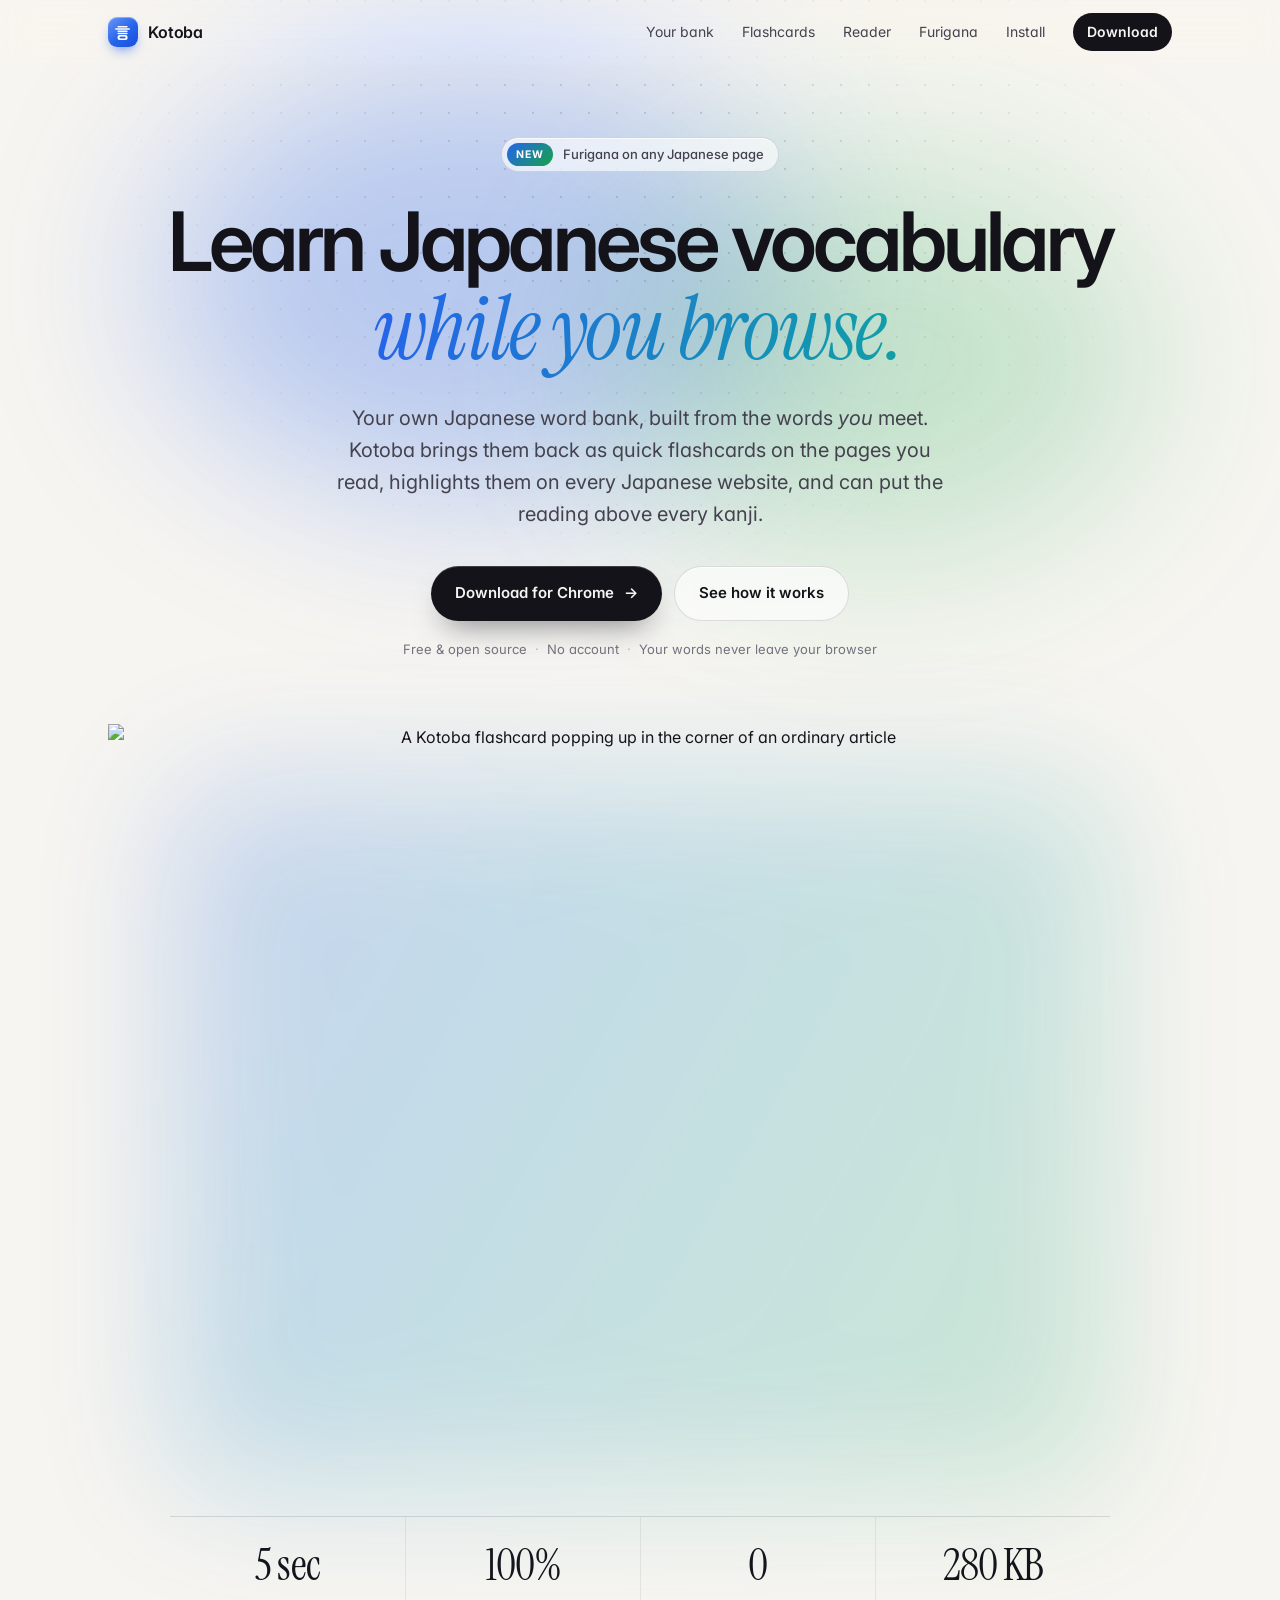
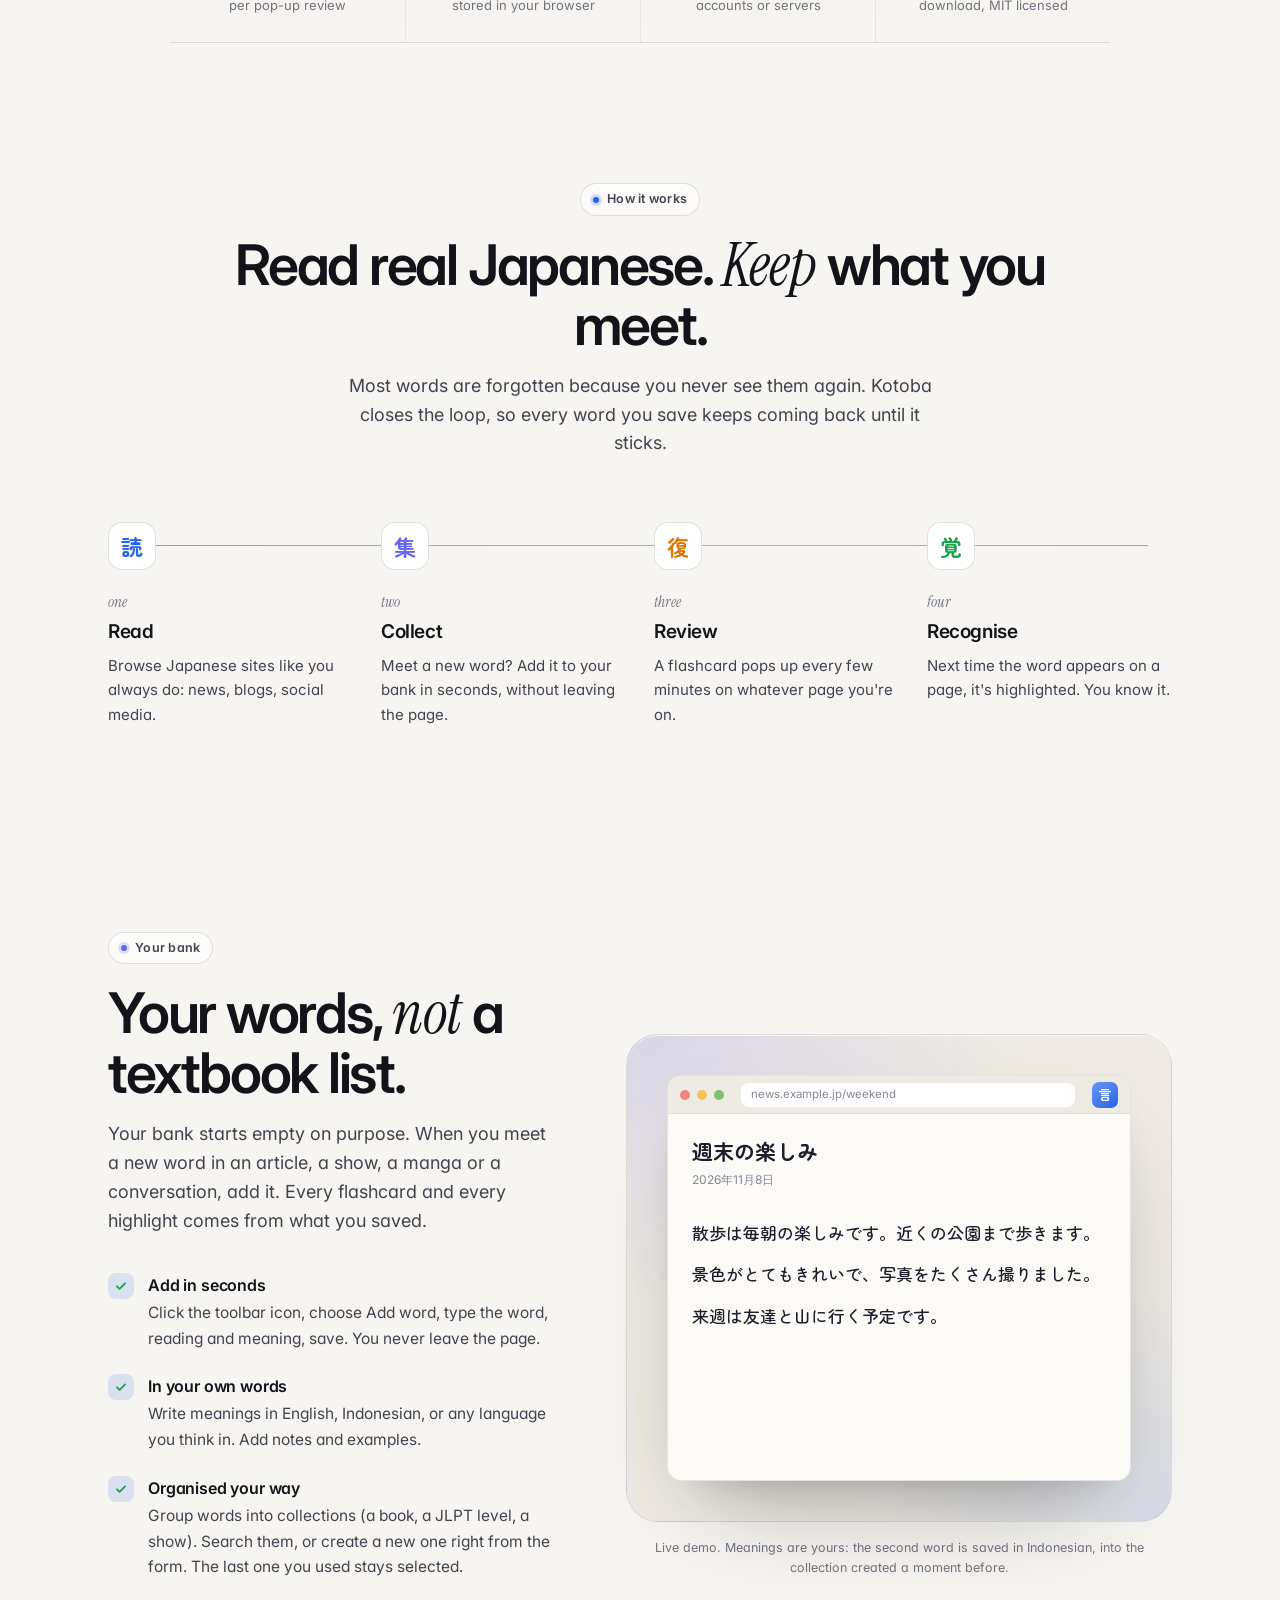
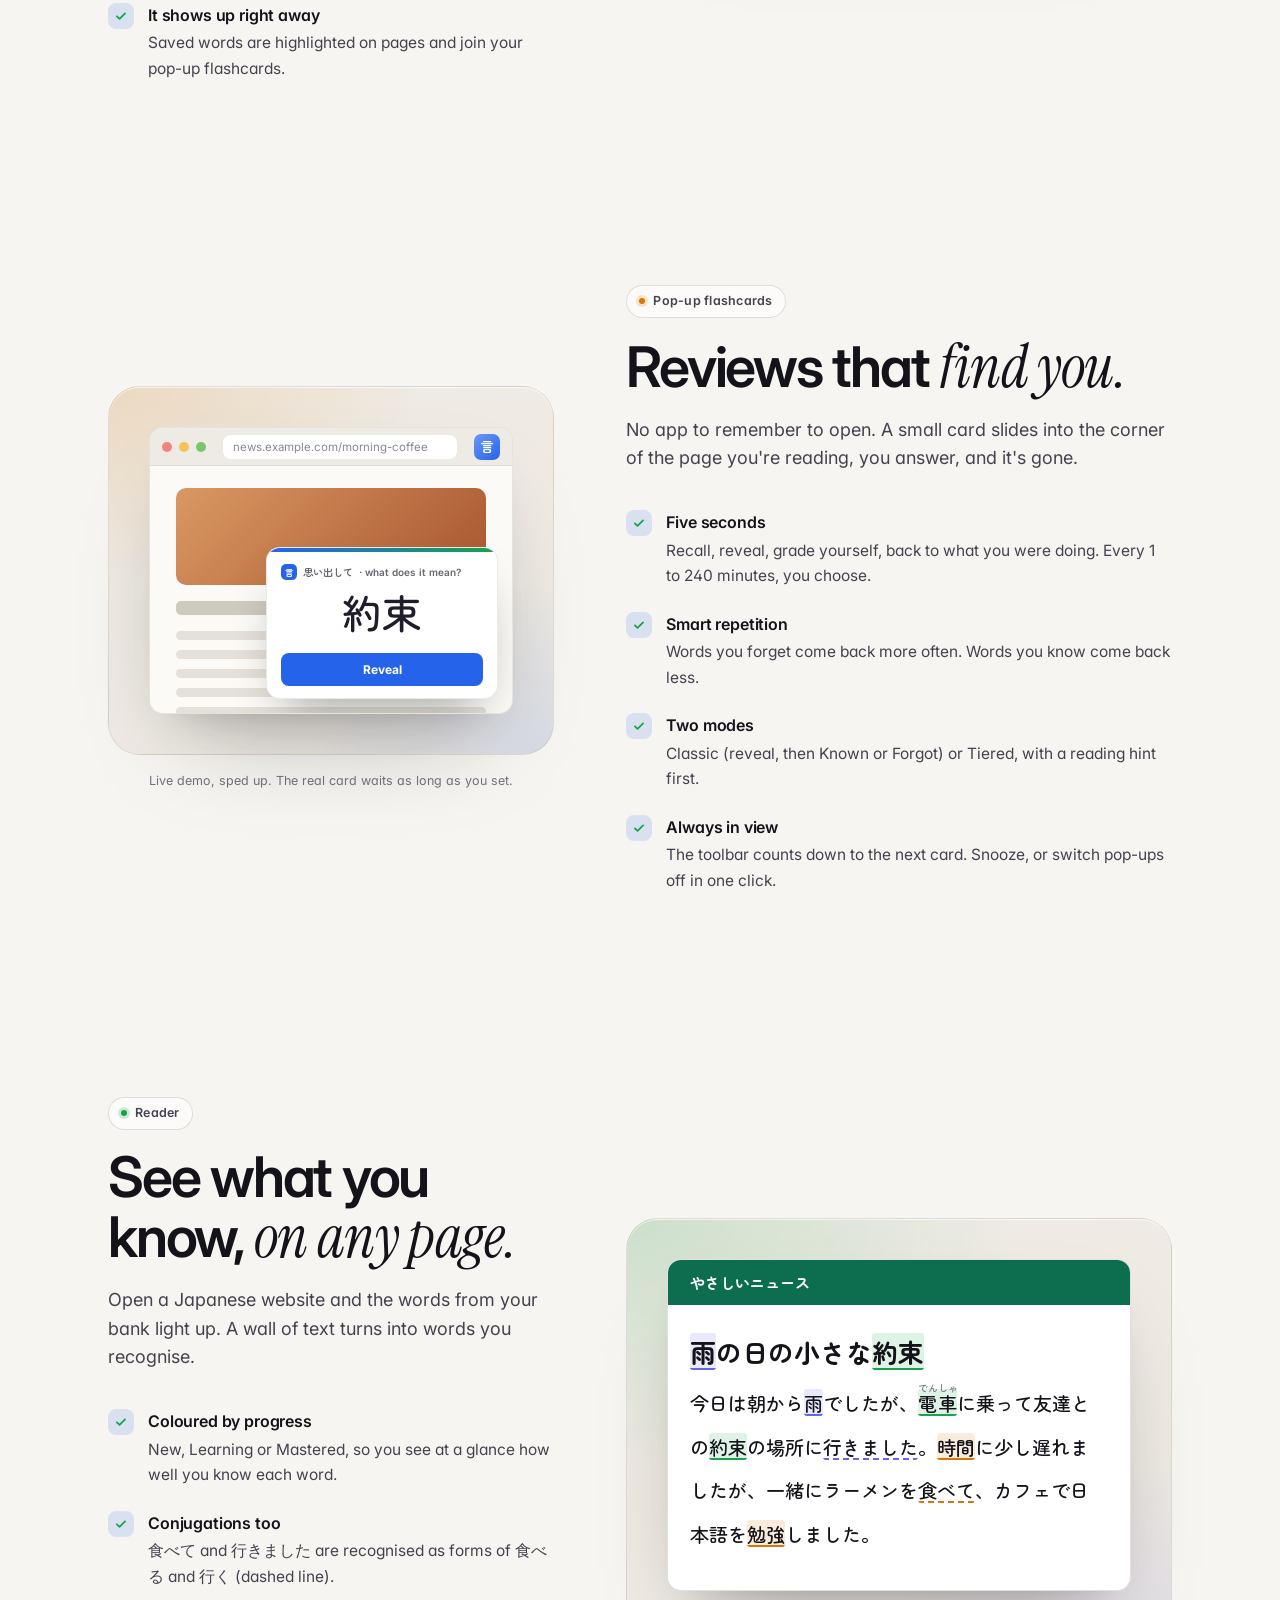
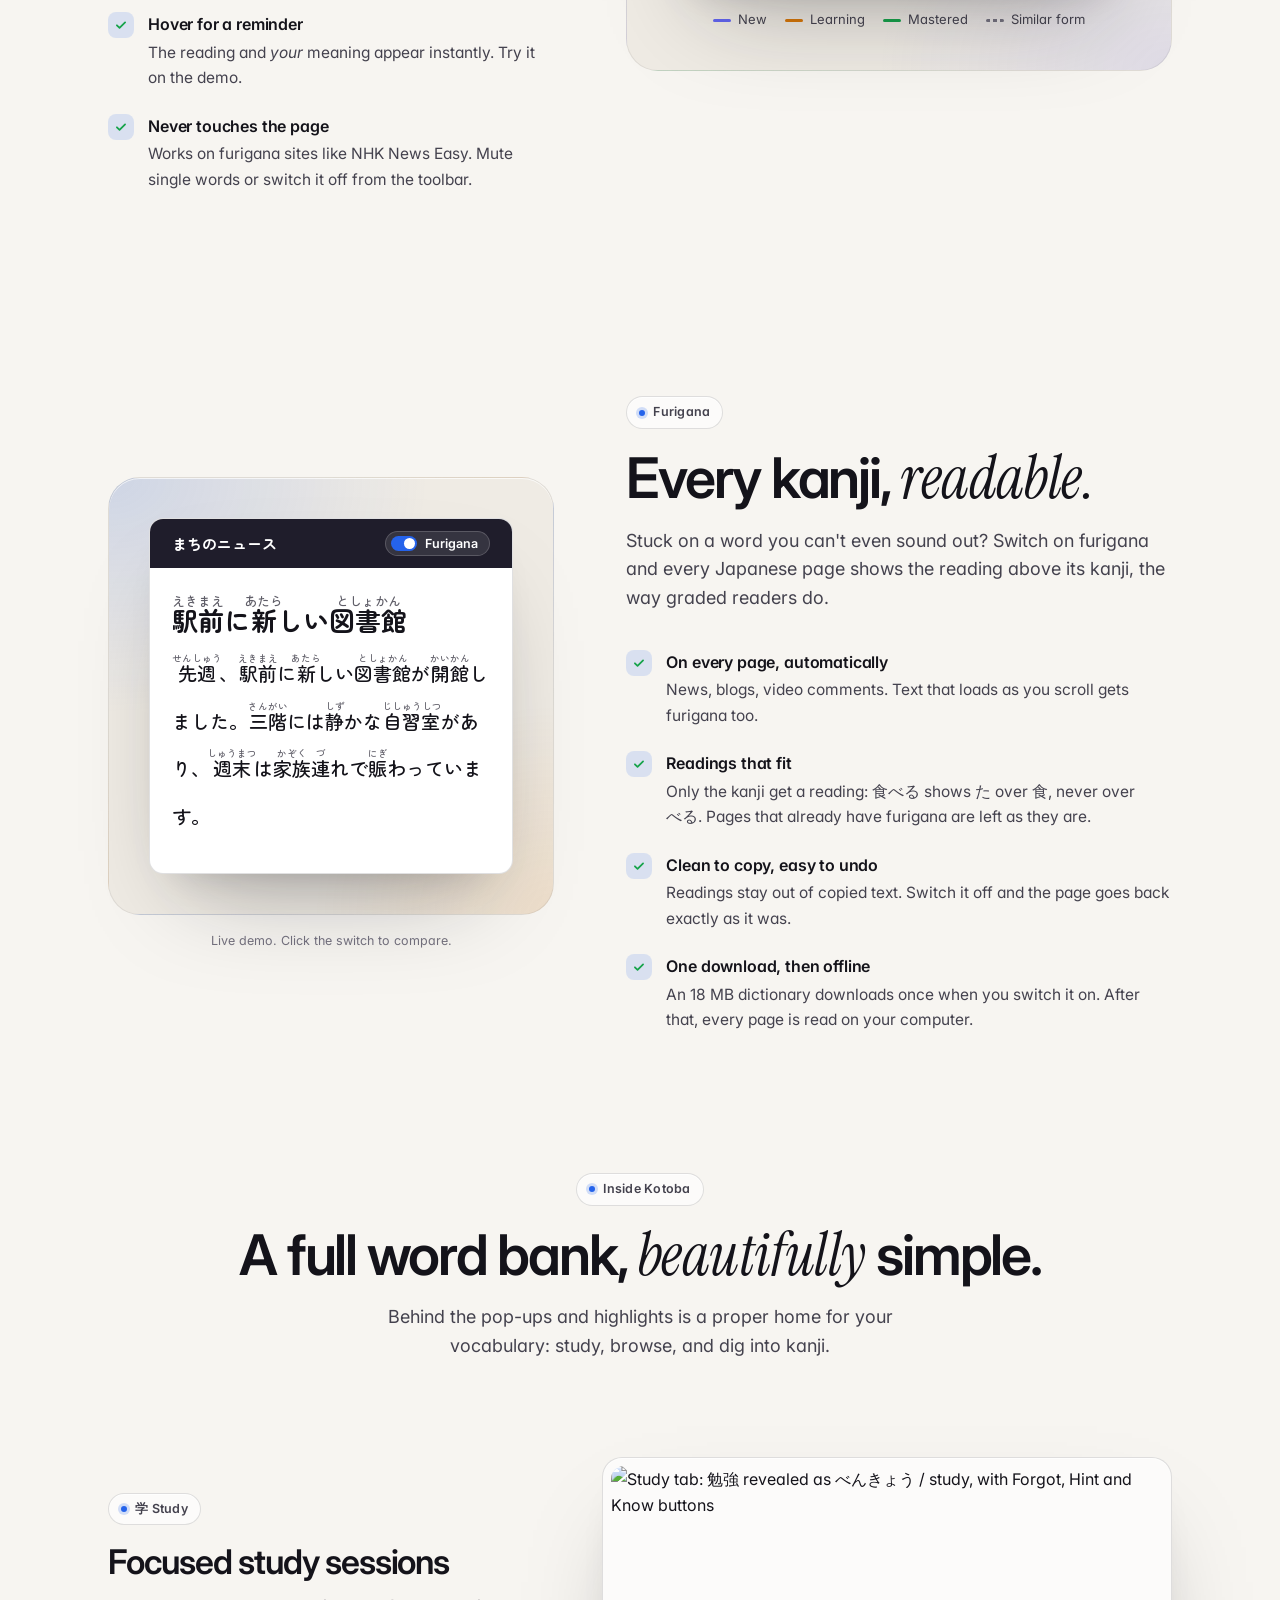
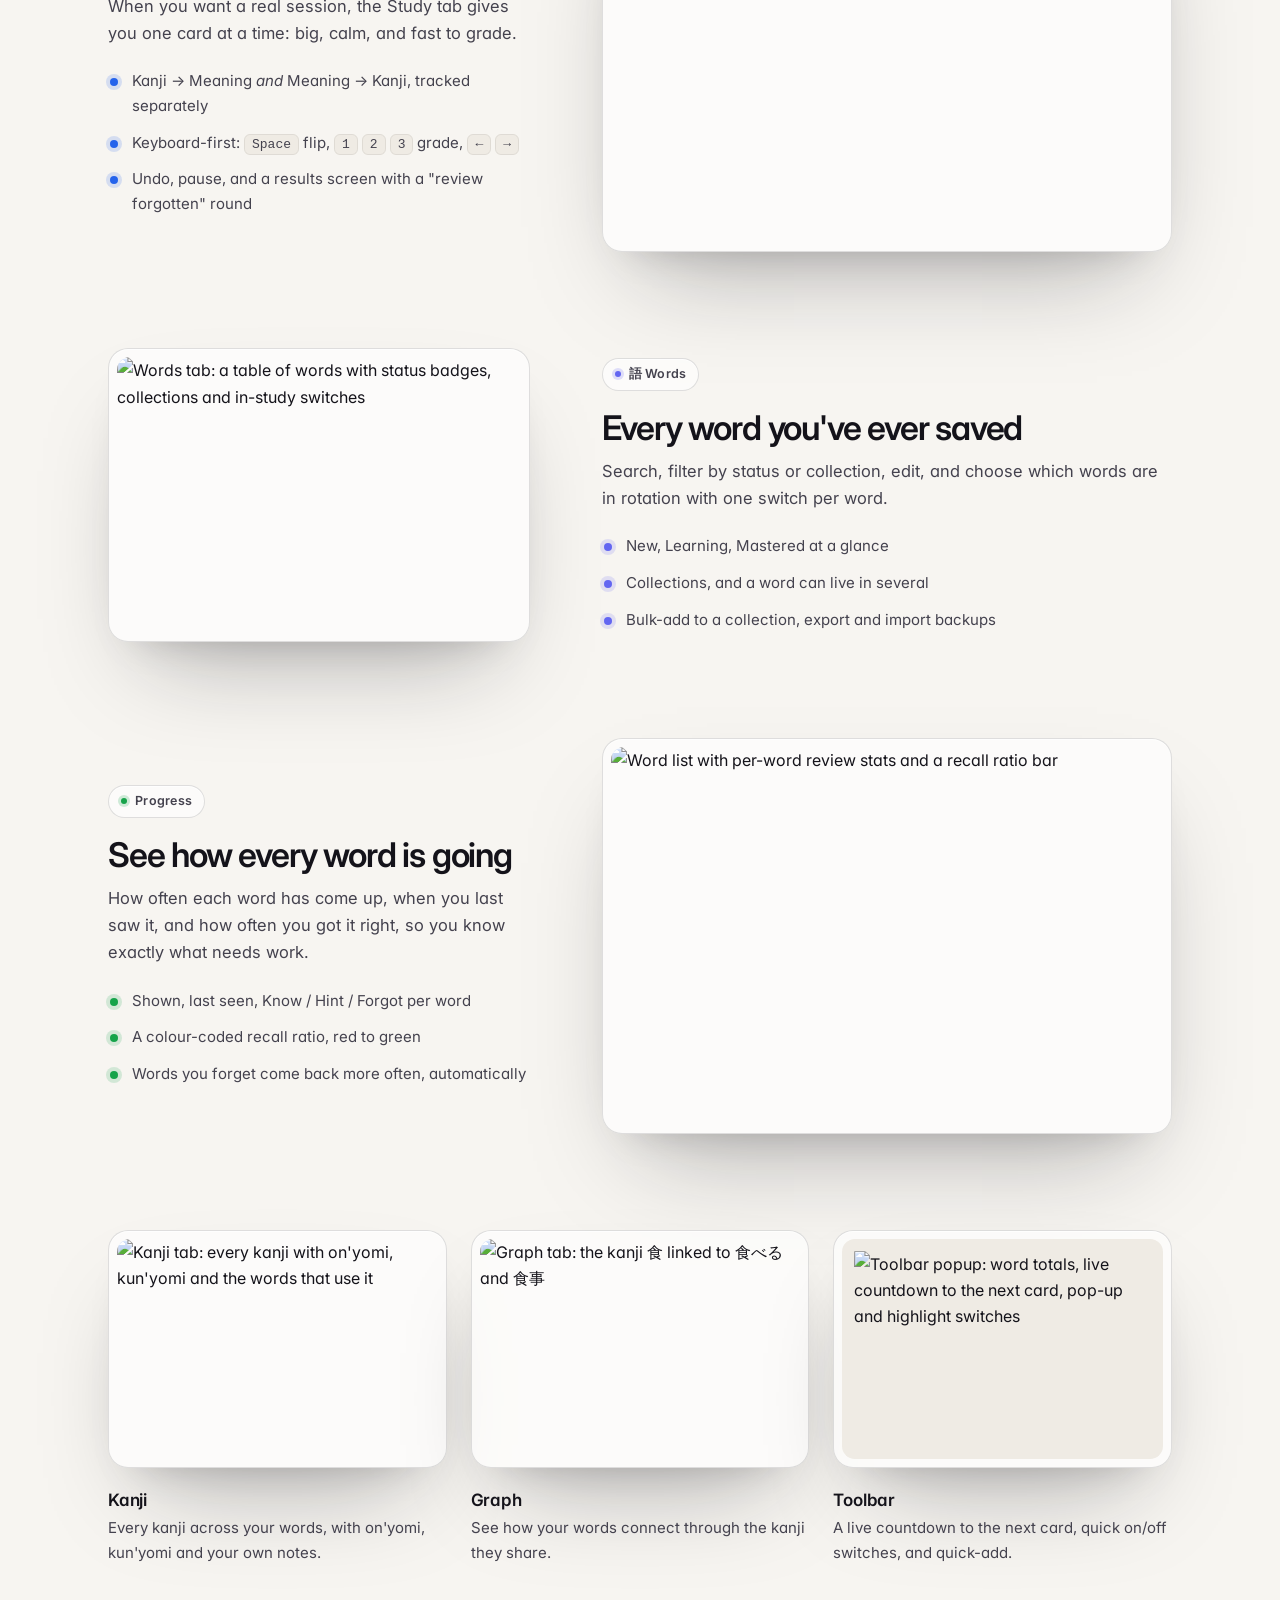
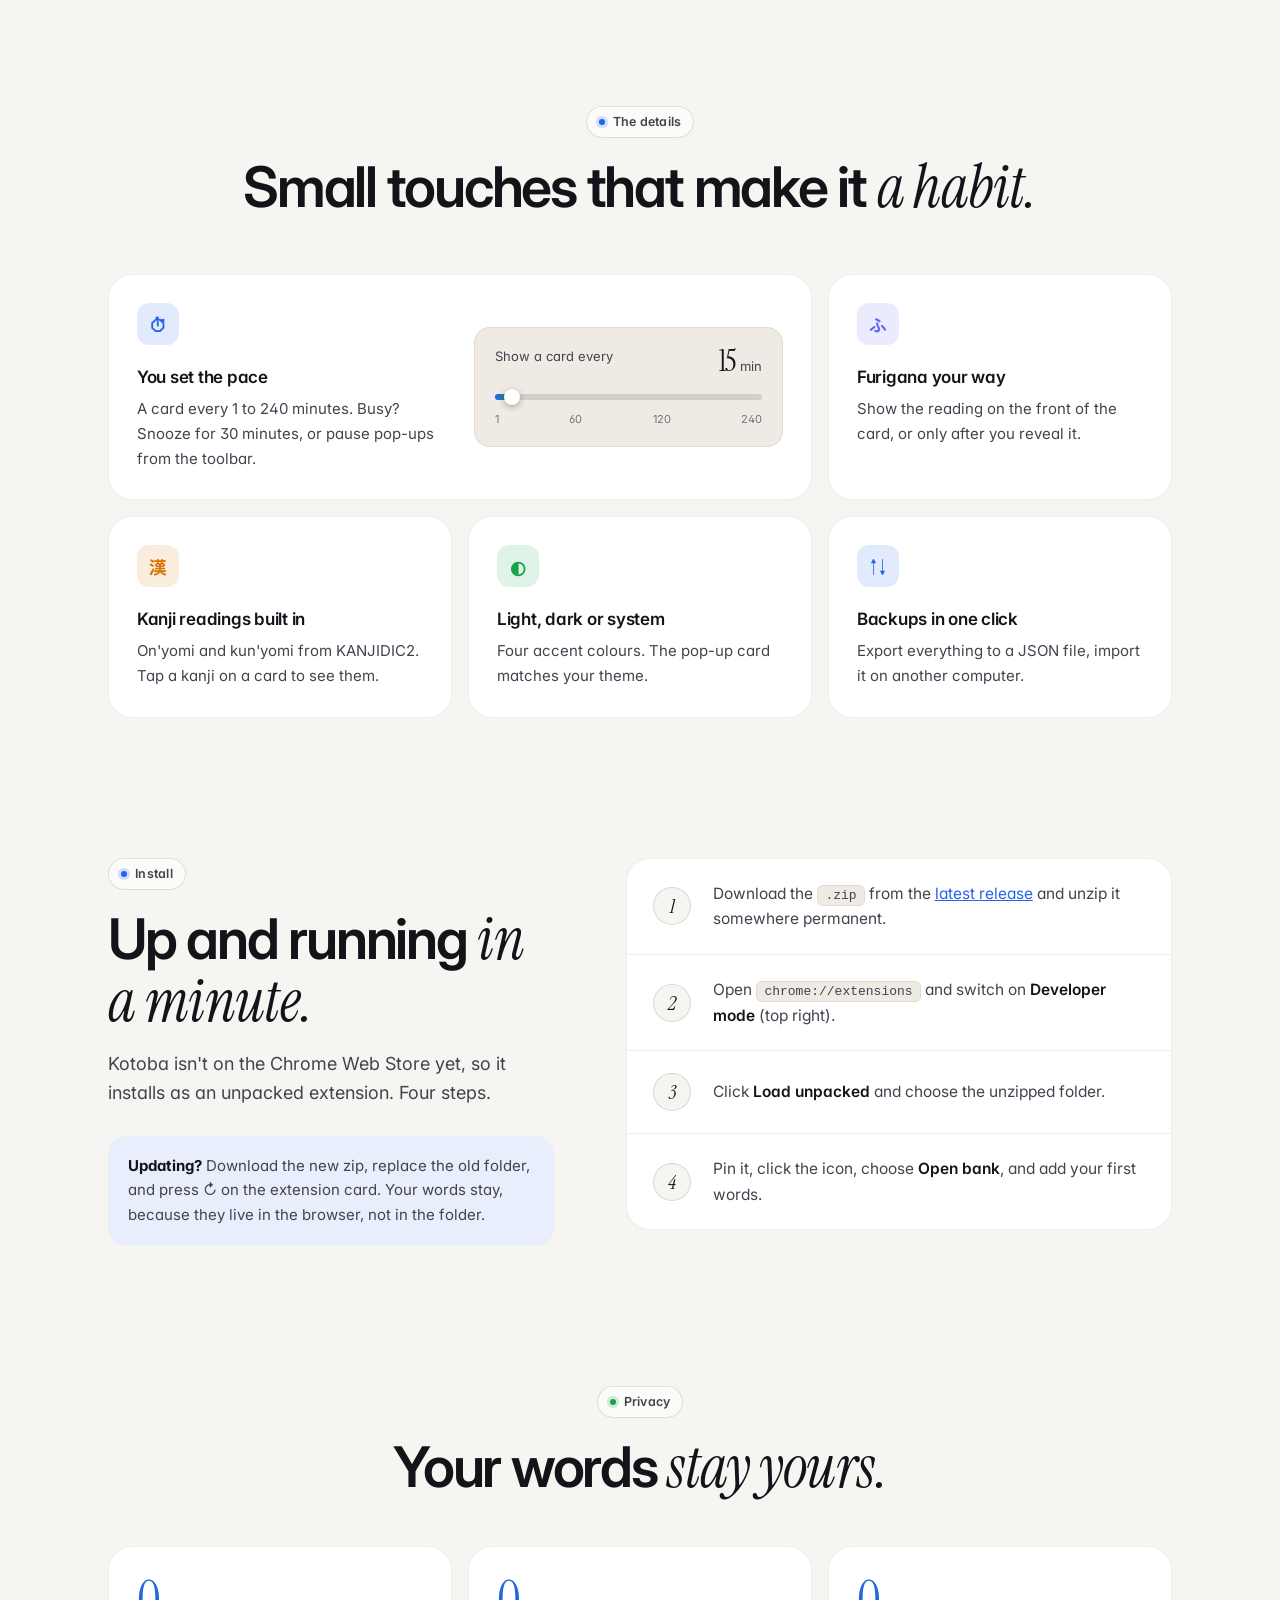
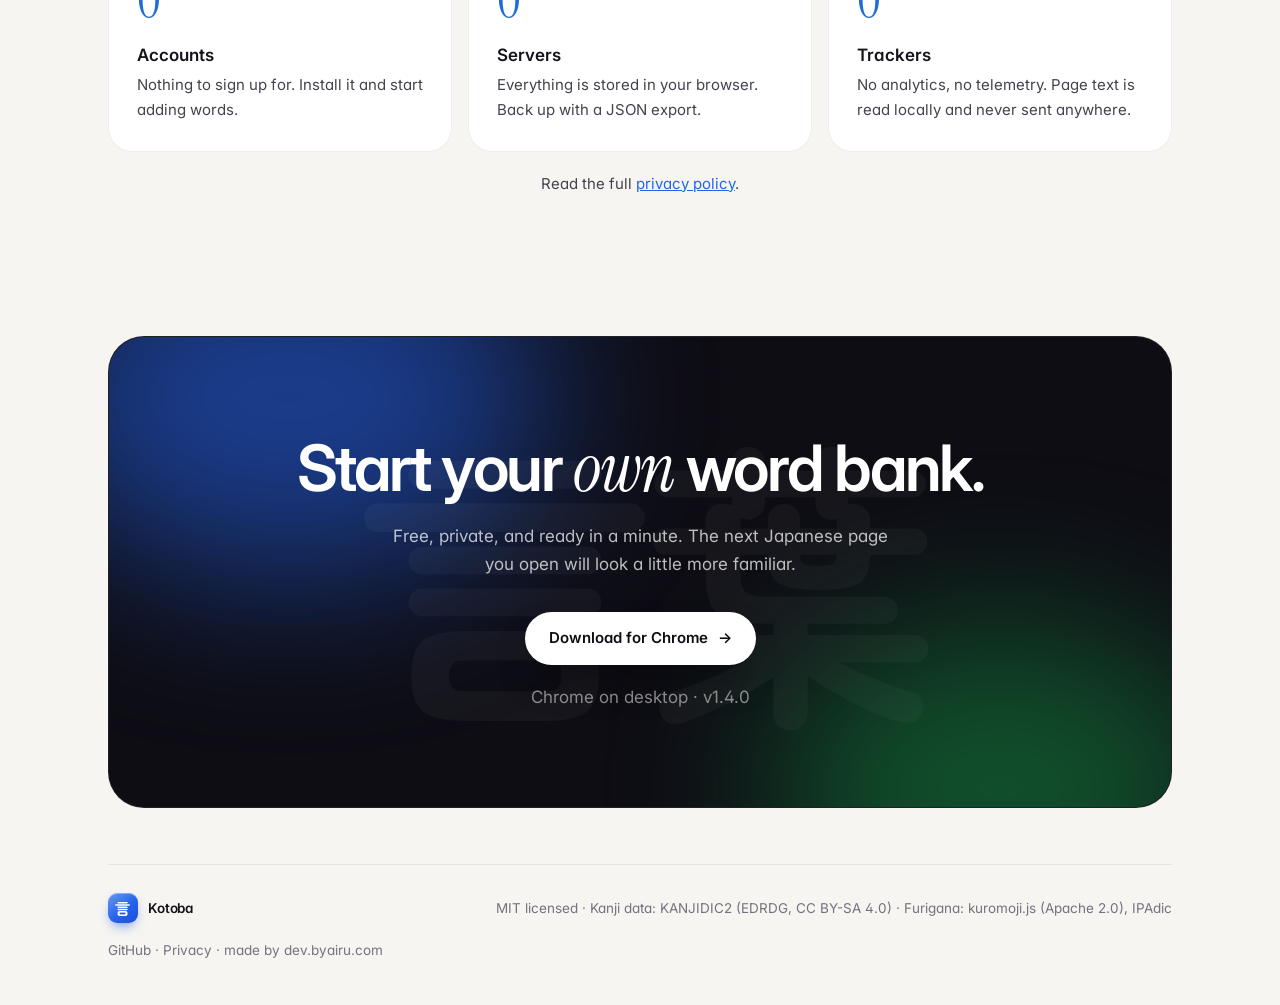
==== docs/index.html @ 6e122126 "Landing page: furigana section and live demo; privacy policy covers the dictionary; v1.4.0" ====
<!doctype html>
<html lang="en">
<head>
  <meta charset="utf-8" />
  <meta name="viewport" content="width=device-width, initial-scale=1" />
  <title>Kotoba: learn Japanese vocabulary while you browse</title>
  <meta name="description" content="A free Chrome extension for your own Japanese word bank: add the words you meet, review them with flashcards that pop up while you browse, and see them highlighted on any page." />
  <meta property="og:title" content="Kotoba" />
  <meta property="og:description" content="Learn Japanese vocabulary while you browse." />
  <meta property="og:image" content="screenshots/browsing.png" />
  <link rel="icon" href="icon.png" />
  <link rel="preconnect" href="https://fonts.googleapis.com" />
  <link rel="preconnect" href="https://fonts.gstatic.com" crossorigin />
  <link href="https://fonts.googleapis.com/css2?family=Inter:wght@400;500;600;700&family=Instrument+Serif:ital@0;1&family=Zen+Maru+Gothic:wght@500;700&display=swap" rel="stylesheet" />
  <script>document.documentElement.classList.add('js');</script>
  <style>
    :root {
      --bg: #f7f5f1; --bg-2: #efebe4; --surface: #ffffff; --glass: rgba(255,255,255,.62);
      --ink: #14131a; --ink-2: #44424e; --muted: #75727f; --line: rgba(20,19,26,.07); --line-2: rgba(20,19,26,.13);
      --shu: #2563eb; --shu-d: #1d4ed8; --shu-soft: #e8eefc;
      --know: #16a34a; --know-soft: #e3f4e9; --hint: #d97706; --hint-soft: #fbefd9; --new: #6366f1; --new-soft: #ebeafd;
      --font: "Inter", -apple-system, BlinkMacSystemFont, "Segoe UI", sans-serif;
      --serif: "Instrument Serif", "Iowan Old Style", Georgia, serif;
      --jp: "Zen Maru Gothic", "Hiragino Maru Gothic ProN", "Hiragino Kaku Gothic ProN", sans-serif;
      --shadow-lg: 0 50px 100px -40px rgba(20,19,26,.35), 0 20px 40px -30px rgba(20,19,26,.25);
      --shadow: 0 24px 50px -30px rgba(20,19,26,.4);
      --ring: inset 0 1px 0 rgba(255,255,255,.7);
      color-scheme: light;
    }
    @media (prefers-color-scheme: dark) {
      :root {
        --bg: #0b0a0f; --bg-2: #13121a; --surface: #16151d; --glass: rgba(28,27,36,.6);
        --ink: #f2f0f7; --ink-2: #c3c0cf; --muted: #8d8a9c; --line: rgba(255,255,255,.07); --line-2: rgba(255,255,255,.13);
        --shu: #6b97f7; --shu-d: #8aacf8; --shu-soft: rgba(107,151,247,.14);
        --know: #34d399; --know-soft: rgba(52,211,153,.13); --hint: #fbbf24; --hint-soft: rgba(251,191,36,.13); --new: #a5b4fc; --new-soft: rgba(129,140,248,.15);
        --shadow-lg: 0 50px 100px -40px rgba(0,0,0,.9); --shadow: 0 24px 50px -24px rgba(0,0,0,.8);
        --ring: inset 0 1px 0 rgba(255,255,255,.06);
        color-scheme: dark;
      }
    }
    * { box-sizing: border-box; margin: 0; }
    html { scroll-behavior: smooth; scroll-padding-top: 80px; }
    body { position: relative; background: var(--bg); color: var(--ink); font: 16px/1.65 var(--font); -webkit-font-smoothing: antialiased; overflow-x: hidden;
      font-feature-settings: "ss01", "cv11"; }
    a { color: inherit; }
    .wrap { max-width: 1120px; margin: 0 auto; padding: 0 28px; }
    .jp { font-family: var(--jp); }
    em.s, .serif { font-family: var(--serif); font-style: italic; font-weight: 400; letter-spacing: -0.01em; }

    /* ---------- nav ---------- */
    .nav { position: sticky; top: 0; z-index: 50; backdrop-filter: saturate(1.6) blur(16px); -webkit-backdrop-filter: saturate(1.6) blur(16px);
      background: transparent; border-bottom: 1px solid transparent; transition: border-color .3s, background .3s; }
    .nav.scrolled { border-bottom-color: var(--line); background: color-mix(in srgb, var(--bg) 75%, transparent); }
    .nav .wrap { display: flex; align-items: center; gap: 12px; height: 64px; }
    .seal { width: 30px; height: 30px; border-radius: 9px; display: grid; place-items: center; color: #fff; flex: none;
      font: 700 16px/1 var(--jp); background: linear-gradient(140deg, #6b98f5, #2563eb 55%, #1d4ed8); box-shadow: 0 6px 14px -6px #2563eb, inset 0 1px 0 rgba(255,255,255,.35); }
    .brand { font-weight: 600; letter-spacing: -0.01em; text-decoration: none; display: flex; align-items: center; gap: 10px; }
    .nav .links { margin-left: auto; display: flex; gap: 28px; font-size: 14px; align-items: center; }
    .nav .links a { color: var(--ink-2); text-decoration: none; transition: color .2s; }
    .nav .links a:hover { color: var(--ink); }
    .nav .links .pill { color: var(--bg); background: var(--ink); padding: 7px 14px; border-radius: 999px; font-weight: 600; }
    .nav .links .pill:hover { color: var(--bg); opacity: .88; }

    /* ---------- hero ---------- */
    .hero { position: relative; text-align: center; padding: 72px 0 0; isolation: isolate; }
    .aurora { position: absolute; inset: 0 0 auto; height: 1000px; z-index: -1; pointer-events: none; overflow: hidden; }
    .aurora::before, .aurora::after { content: ""; position: absolute; border-radius: 50%; filter: blur(90px); opacity: .55; }
    .aurora::before { width: 640px; height: 440px; left: 12%; top: 60px; background: color-mix(in srgb, var(--shu) 55%, transparent); animation: drift 18s ease-in-out infinite alternate; }
    .aurora::after { width: 540px; height: 400px; right: 10%; top: 160px; background: color-mix(in srgb, var(--know) 40%, transparent); animation: drift 22s ease-in-out infinite alternate-reverse; }
    @media (prefers-color-scheme: dark) { .aurora::before, .aurora::after { opacity: .3; } }
    @keyframes drift { to { transform: translate(60px, 40px) scale(1.1); } }
    .grid-bg { position: absolute; inset: 0 0 auto; height: 820px; z-index: -1; pointer-events: none;
      background-image: radial-gradient(circle at 1px 1px, var(--line-2) 1px, transparent 0); background-size: 28px 28px;
      -webkit-mask-image: radial-gradient(ellipse 60% 70% at 50% 20%, #000 20%, transparent 75%); mask-image: radial-gradient(ellipse 60% 70% at 50% 20%, #000 20%, transparent 75%); }

    .eyebrow { display: inline-flex; align-items: center; gap: 10px; font-size: 13px; font-weight: 500; color: var(--ink-2); text-decoration: none;
      background: var(--glass); backdrop-filter: blur(10px); border: 1px solid var(--line-2); padding: 5px 14px 5px 5px; border-radius: 999px; margin-bottom: 28px;
      box-shadow: var(--ring); transition: border-color .2s, transform .2s; }
    .eyebrow:hover { border-color: var(--shu); transform: translateY(-1px); }
    .eyebrow b { background: linear-gradient(135deg, #2563eb, #16a34a); color: #fff; font-size: 10.5px; letter-spacing: .08em; padding: 3px 9px; border-radius: 999px; font-weight: 700; }
    h1 { font-size: clamp(42px, 6.6vw, 82px); line-height: 1.02; letter-spacing: -0.045em; font-weight: 600; margin: 0 auto; }
    h1 em.s { font-size: 1.08em; letter-spacing: -0.02em; background: linear-gradient(100deg, var(--shu), #0ea5a0 50%, var(--know), var(--shu)); background-size: 220% 100%;
      -webkit-background-clip: text; background-clip: text; color: transparent; animation: sheen 9s ease-in-out infinite; padding-right: .06em; }
    @keyframes sheen { 50% { background-position: 100% 0; } }
    .lead { font-size: clamp(17px, 1.6vw, 20px); color: var(--ink-2); max-width: 620px; margin: 28px auto 0; line-height: 1.6; }
    .cta { display: flex; gap: 12px; justify-content: center; flex-wrap: wrap; margin-top: 36px; }
    .btn { display: inline-flex; align-items: center; gap: 10px; padding: 14px 24px; border-radius: 999px; font-weight: 600;
      text-decoration: none; font-size: 15px; transition: transform .2s, box-shadow .25s, background .2s, opacity .2s; }
    .btn:hover { transform: translateY(-2px); }
    .btn:active { transform: translateY(0); }
    .btn.primary { background: var(--ink); color: var(--bg); box-shadow: 0 16px 30px -14px rgba(20,19,26,.55), inset 0 1px 0 rgba(255,255,255,.18); }
    .btn.primary:hover { box-shadow: 0 22px 40px -16px rgba(20,19,26,.6), 0 0 0 4px color-mix(in srgb, var(--shu) 22%, transparent); }
    .btn.ghost { background: var(--glass); backdrop-filter: blur(10px); color: var(--ink); border: 1px solid var(--line-2); box-shadow: var(--ring); }
    .btn .arr { transition: transform .2s; }
    .btn:hover .arr { transform: translateX(3px); }
    .note { font-size: 13px; color: var(--muted); margin-top: 18px; }
    .note span { margin: 0 8px; opacity: .5; }

    .frame { margin: 64px auto 0; max-width: 1080px; position: relative; }
    .frame::before { content: ""; position: absolute; inset: 8% 6% -4%; background: linear-gradient(120deg, color-mix(in srgb, var(--shu) 50%, transparent), color-mix(in srgb, var(--know) 40%, transparent));
      filter: blur(70px); opacity: .45; z-index: -1; border-radius: 40px; }
    .frame img { display: block; width: 100%; height: auto; }
    html.js .hero .frame { animation: rise 1.1s .2s cubic-bezier(.2,.7,.2,1) both; }
    @keyframes rise { from { opacity: 0; transform: translateY(48px) scale(.97); } }

    .facts { display: grid; grid-template-columns: repeat(4, 1fr); margin: 56px auto 0; max-width: 940px; border-top: 1px solid var(--line-2); border-bottom: 1px solid var(--line-2); }
    .facts div { padding: 26px 16px; text-align: center; }
    .facts div + div { border-left: 1px solid var(--line); }
    .facts b { display: block; font: 400 44px/1 var(--serif); letter-spacing: -0.02em; }
    .facts span { font-size: 13px; color: var(--muted); display: block; margin-top: 8px; }

    /* ---------- section heads ---------- */
    section { padding: 140px 0 0; }
    .head { max-width: 720px; }
    .head.center { margin: 0 auto; text-align: center; max-width: 880px; }
    .kicker { display: inline-flex; align-items: center; gap: 8px; font-size: 12.5px; font-weight: 600; color: var(--ink-2); letter-spacing: .02em;
      padding: 5px 12px; border-radius: 999px; background: var(--glass); border: 1px solid var(--line-2); box-shadow: var(--ring); }
    .kicker::before { content: ""; width: 6px; height: 6px; border-radius: 50%; background: var(--k, var(--shu)); box-shadow: 0 0 0 3px color-mix(in srgb, var(--k, var(--shu)) 20%, transparent); }
    h2 { font-size: clamp(34px, 4.8vw, 56px); letter-spacing: -0.04em; line-height: 1.04; margin-top: 18px; font-weight: 600; }
    h2 em.s { font-size: 1.06em; }
    .sub { color: var(--ink-2); margin-top: 18px; font-size: 18px; line-height: 1.6; }
    .head.center .sub { margin-left: auto; margin-right: auto; max-width: 600px; }

    /* reveal on scroll */
    html.js .reveal { opacity: 0; transform: translateY(28px); filter: blur(4px); transition: opacity .9s ease, transform .9s cubic-bezier(.2,.7,.2,1), filter .9s ease; transition-delay: var(--d, 0s); }
    html.js .reveal.in { opacity: 1; transform: none; filter: none; }

    /* ---------- how it works ---------- */
    .flow { display: grid; grid-template-columns: repeat(4, 1fr); gap: 28px; margin-top: 64px; position: relative; }
    .flow::before { content: ""; position: absolute; left: 24px; right: 24px; top: 23px; height: 1px; background: linear-gradient(90deg, var(--shu), var(--new), var(--hint), var(--know));
      transform-origin: left; transform: scaleX(0); transition: transform 1.6s cubic-bezier(.6,0,.2,1) .2s; opacity: .6; }
    .flow.in::before { transform: none; }
    html:not(.js) .flow::before { transform: none; }
    .flow-step .k { width: 48px; height: 48px; border-radius: 14px; display: grid; place-items: center; font: 700 22px/1 var(--jp); position: relative;
      background: var(--surface); color: var(--c); border: 1px solid var(--line-2); box-shadow: var(--shadow), var(--ring); }
    .flow-step .n { font: 400 15px var(--serif); font-style: italic; color: var(--muted); margin: 22px 0 4px; display: block; }
    .flow-step h3 { font-size: 19px; letter-spacing: -0.02em; font-weight: 600; }
    .flow-step p { color: var(--ink-2); font-size: 15px; margin-top: 6px; }

    /* ---------- feature rows ---------- */
    .feature { display: grid; grid-template-columns: 0.9fr 1.1fr; gap: 72px; align-items: center; margin-top: 64px; }
    .feature.flip > :first-child { order: 2; }
    .points { list-style: none; padding: 0; display: grid; gap: 22px; }
    .points li { display: grid; grid-template-columns: 26px 1fr; gap: 14px; color: var(--ink-2); font-size: 15.5px; }
    .points li::before { content: ""; width: 26px; height: 26px; border-radius: 8px; margin-top: 1px;
      background: color-mix(in srgb, var(--pc, var(--shu)) 14%, transparent) url("data:image/svg+xml,%3Csvg xmlns='http://www.w3.org/2000/svg' viewBox='0 0 24 24' fill='none' stroke='%2316a34a' stroke-width='3' stroke-linecap='round' stroke-linejoin='round'%3E%3Cpath d='M5 12.5l4.5 4.5L19 7.5'/%3E%3C/svg%3E") center / 14px no-repeat; }
    .points b { display: block; color: var(--ink); font-weight: 600; font-size: 16px; letter-spacing: -0.01em; margin-bottom: 2px; }

    .stage { position: relative; border-radius: 32px; padding: clamp(18px, 3.4vw, 40px); border: 1px solid var(--line);
      background: radial-gradient(120% 90% at 0% 0%, color-mix(in srgb, var(--sc, var(--shu)) 16%, transparent), transparent 60%),
                  radial-gradient(90% 80% at 100% 100%, color-mix(in srgb, var(--sc2, var(--know)) 12%, transparent), transparent 60%), var(--bg-2);
      box-shadow: var(--ring); }
    .demo-note { font-size: 12.5px; color: var(--muted); text-align: center; margin-top: 16px; }

    /* ---------- mock browser (shared) ---------- */
    .browser { position: relative; border-radius: 14px; overflow: hidden; background: #fbfaf7; border: 1px solid rgba(20,19,26,.1); box-shadow: var(--shadow-lg);
      color: #1f1d2b; font: 14px/1.6 var(--font); }
    .browser.fixed { aspect-ratio: 4 / 3.15; }
    .browser.tall { aspect-ratio: 4 / 3.5; }
    .b-bar { height: 38px; display: flex; align-items: center; gap: 7px; padding: 0 12px; background: #eeebe5; border-bottom: 1px solid rgba(0,0,0,.06); }
    .b-bar i { width: 10px; height: 10px; border-radius: 50%; background: #d8d4cc; }
    .b-bar i:nth-child(1) { background: #f0857d; } .b-bar i:nth-child(2) { background: #f4c25b; } .b-bar i:nth-child(3) { background: #79c46d; }
    .b-url { flex: 1; margin: 0 10px; height: 24px; border-radius: 8px; background: #fff; font-size: 11.5px; color: #8a8795; display: flex; align-items: center; padding: 0 10px; overflow: hidden; white-space: nowrap; }
    .b-ext { width: 26px; height: 26px; border-radius: 7px; display: grid; place-items: center; color: #fff; font: 700 13px/1 var(--jp);
      background: linear-gradient(140deg, #6b98f5, #2563eb); position: relative; transition: box-shadow .2s, transform .15s; flex: none; }
    .b-ext.ping { box-shadow: 0 0 0 4px rgba(37,99,235,.25); }
    .b-ext.tap { transform: scale(.9); }
    .b-page { padding: 22px 26px; }
    .b-hero { aspect-ratio: 16 / 5; border-radius: 10px; background: linear-gradient(135deg, #d99863, #a8552f); margin-bottom: 16px; }
    .b-line { height: 9px; border-radius: 5px; background: #e5e1d9; margin: 10px 0; }
    .b-line.t { height: 14px; width: 62%; background: #cfcac0; margin-bottom: 16px; }
    .cursor { position: absolute; width: 18px; height: 18px; z-index: 6; pointer-events: none; opacity: 0; left: 40%; top: 60%;
      transition: left .6s cubic-bezier(.4,0,.2,1), top .6s cubic-bezier(.4,0,.2,1), opacity .3s; }
    .cursor svg { width: 100%; height: 100%; filter: drop-shadow(0 2px 2px rgba(0,0,0,.3)); }

    /* ---------- demo: add a word ---------- */
    .jp-page { padding: 22px 24px 26px; font: 500 clamp(15px, 1.8vw, 17px)/2.1 var(--jp); color: #1f1d2b; min-height: 300px; }
    .jp-page h4 { font: 700 clamp(18px, 2.2vw, 21px)/1.5 var(--jp); margin-bottom: 4px; }
    .jp-page .date { font: 12px var(--font); color: #8a8795; margin-bottom: 26px; }
    .jp-page p { margin: 0 0 6px; }
    .tw { position: relative; border-radius: 3px; background-repeat: no-repeat; background-position: 0 100%, 0 0; background-size: 0 2px, 0 100%;
      transition: background-size .6s ease; }
    .tw.seen { background-image: linear-gradient(#000,#000), linear-gradient(rgba(250,204,21,.55), rgba(250,204,21,.55)); background-size: 0 2px, 100% 100%; }
    .tw.saved { background-image: linear-gradient(#6366f1,#6366f1), linear-gradient(rgba(99,102,241,.14), rgba(99,102,241,.14)); background-size: 100% 2px, 100% 100%; }
    .tw .q { position: absolute; left: 50%; bottom: calc(100% + 4px); transform: translate(-50%, 4px); white-space: nowrap; font: 600 10.5px/1 var(--font);
      color: #fff; background: #1f1d2b; padding: 4px 7px; border-radius: 6px; opacity: 0; transition: opacity .25s, transform .25s; }
    .tw.seen .q { opacity: 1; transform: translate(-50%, 0); }
    .pp { position: absolute; top: 44px; right: 8px; bottom: 8px; width: min(244px, 74%); background: #f6f4f0; border-radius: 14px; border: 1px solid rgba(0,0,0,.1);
      box-shadow: 0 24px 50px -18px rgba(0,0,0,.45); z-index: 4; overflow: hidden; font-size: 11px; color: #1f1d2b;
      opacity: 0; transform: translateY(-8px) scale(.97); transform-origin: top right; transition: opacity .25s, transform .3s cubic-bezier(.2,.8,.2,1.1); pointer-events: none; }
    .pp.show { opacity: 1; transform: none; }
    .pp-in { padding: 12px; transition: transform .7s cubic-bezier(.4,0,.2,1); }
    .pp-hd { display: flex; align-items: center; gap: 8px; margin-bottom: 10px; }
    .pp-hd .seal { width: 24px; height: 24px; border-radius: 7px; font-size: 12px; }
    .pp-hd b { display: block; font-size: 12.5px; line-height: 1.2; }
    .pp-hd small { color: #75727f; font-size: 10px; }
    .pp-stats { display: grid; grid-template-columns: 1fr 1fr; gap: 6px; }
    .pp-stats div { border-radius: 10px; padding: 7px 9px; border: 1px solid rgba(0,0,0,.05); }
    .pp-stats div:first-child { background: #e8eefc; } .pp-stats div:last-child { background: #e3f4e9; }
    .pp-stats b { display: block; font-size: 17px; line-height: 1.2; }
    .pp-stats div:first-child b { color: #1d4ed8; } .pp-stats div:last-child b { color: #15803d; }
    .pp-stats span { font-size: 9.5px; color: #44424e; font-weight: 600; }
    .pp-meter { height: 3px; border-radius: 3px; background: linear-gradient(90deg, #2563eb, #16a34a) 0 0 / 92% 100% no-repeat, #e7e3dc; margin: 7px 0 8px; }
    .pp-ctl { background: #fff; border-radius: 10px; border: 1px solid rgba(0,0,0,.06); padding: 8px 9px; }
    .pp-ctl .r { display: flex; justify-content: space-between; align-items: center; }
    .pp-ctl small { font-size: 9.5px; color: #44424e; }
    .pp-ctl .cd { font-size: 17px; font-weight: 700; color: #2563eb; line-height: 1.1; font-variant-numeric: tabular-nums; }
    .pp-ctl .bar { height: 3px; border-radius: 3px; background: linear-gradient(#2563eb,#2563eb) 0 0 / 50% 100% no-repeat, #efece6; margin: 6px 0; }
    .pp-ctl .hl { border-top: 1px solid #efece6; padding-top: 6px; font-size: 10px; }
    .pp .tog { width: 24px; height: 14px; border-radius: 99px; background: #2563eb; position: relative; flex: none; }
    .pp .tog::after { content: ""; position: absolute; right: 2px; top: 2px; width: 10px; height: 10px; border-radius: 50%; background: #fff; }
    .pp-btn { display: block; text-align: center; padding: 7px 0; border-radius: 9px; font-weight: 600; font-size: 11px; transition: transform .15s, box-shadow .15s; }
    .pp-btn.blue { background: #2563eb; color: #fff; margin-top: 8px; }
    .pp-pair { display: grid; grid-template-columns: 1fr 1fr; gap: 6px; margin-top: 6px; }
    .pp-pair .pp-btn { background: #fff; border: 1px solid rgba(0,0,0,.1); }
    .pp-btn.press { transform: scale(.94); box-shadow: 0 0 0 4px rgba(37,99,235,.22); }
    .pp-form { background: #fff; border-radius: 12px; border: 1px solid rgba(0,0,0,.06); margin-top: 8px; padding: 10px; display: none; }
    .pp.add .pp-form { display: block; animation: fade .25s ease; }
    @keyframes fade { from { opacity: 0; transform: translateY(-4px); } }
    .pp-form .ttl { font-size: 9.5px; font-weight: 700; letter-spacing: .1em; color: #1d4ed8; margin-bottom: 6px; }
    .fld { border: 1px solid #e2ded6; border-radius: 8px; padding: 5px 8px; margin-bottom: 5px; min-height: 26px; color: #1f1d2b; background: #f3f1ec;
      display: flex; align-items: center; transition: border-color .2s, box-shadow .2s, background .2s; font-size: 11px; }
    .fld.big { font: 500 17px/1.2 var(--jp); min-height: 36px; }
    .fld.area { min-height: 34px; align-items: flex-start; }
    .fld.focus { border-color: #2563eb; box-shadow: 0 0 0 3px rgba(37,99,235,.15); background: #fff; }
    .fld .ph { color: #a9a59d; }
    .fld .ime { text-decoration: underline dotted #2563eb; text-underline-offset: 4px; }
    .fld.focus::after { content: ""; width: 1.5px; height: 1.1em; background: #2563eb; margin-left: 1px; animation: blink 1s steps(1) infinite; }
    @keyframes blink { 50% { opacity: 0; } }
    .pp-lbl { font-size: 10px; font-weight: 650; color: #44424e; margin: 2px 0 4px; }
    .pp-cp { border: 1px solid #e2ded6; border-radius: 9px; background: #f3f1ec; margin-bottom: 7px; overflow: hidden; transition: border-color .2s, box-shadow .2s; }
    .pp-cp.focus { border-color: #2563eb; box-shadow: 0 0 0 3px rgba(37,99,235,.15); }
    .pp-cp-s { display: flex; align-items: center; gap: 6px; padding: 6px 8px; background: #fff; border-bottom: 1px solid #ece9e3; }
    .pp-cp-s svg { width: 11px; height: 11px; fill: none; stroke: #8a8795; stroke-width: 2.4; stroke-linecap: round; flex: none; }
    .pp-cp-s .q { flex: 1; min-width: 0; font-size: 10.5px; white-space: nowrap; overflow: hidden; display: flex; align-items: center; }
    .pp-cp.focus .q::after { content: ""; width: 1.5px; height: 1.1em; background: #2563eb; margin-left: 1px; animation: blink 1s steps(1) infinite; }
    .pp-cp-s .ph { color: #a9a59d; }
    .pp-cp-s small { font-size: 9px; font-weight: 700; color: #1d4ed8; white-space: nowrap; }
    .pp-cp-chips { display: flex; flex-wrap: wrap; gap: 4px; padding: 5px 5px 0; }
    .pp-cp-chips:empty { display: none; }
    .pp-cp-chips span { background: #2563eb; color: #fff; font-size: 9.5px; font-weight: 600; padding: 2px 7px; border-radius: 99px; animation: pop .2s cubic-bezier(.3,.7,.4,1.4); }
    @keyframes pop { from { transform: scale(.6); opacity: 0; } }
    .pp-cp-list { padding: 4px; display: grid; gap: 2px; }
    .pp-cp-list div { display: flex; align-items: center; gap: 6px; padding: 4px 6px; border-radius: 6px; font-size: 10.5px; border: 1px solid transparent; }
    .pp-cp-list i { width: 11px; height: 11px; border-radius: 3px; border: 1.5px solid #b9b5ad; background: #fff; flex: none; font-style: normal; display: grid; place-items: center; font-size: 8px; color: #fff; }
    .pp-cp-list .on { background: #e3eafc; border-color: rgba(37,99,235,.4); color: #1d4ed8; font-weight: 650; }
    .pp-cp-list .on i { background: #2563eb; border-color: #2563eb; }
    .pp-cp-list .on i::after { content: "✓"; }
    .pp-cp-list .mk { background: rgba(217,119,6,.25); border-radius: 2px; }
    .pp-cp-list .cr { color: #1d4ed8; border: 1px dashed rgba(37,99,235,.45); background: #eef2fd; }
    .pp-cp-list .cr b { font-weight: 700; }
    .pp-cp-list .cr kbd { margin-left: auto; font: 600 8.5px var(--font); border: 1px solid #d6d2ca; border-bottom-width: 2px; border-radius: 4px; padding: 0 4px; background: #fff; color: #75727f; transition: transform .1s; }
    .pp-cp-list .cr kbd.hit { transform: translateY(1px); border-bottom-width: 1px; }
    .pp-cp-list .empty { color: #8a8795; justify-content: center; }
    .pp-inc { display: flex; gap: 7px; align-items: center; font-size: 10.5px; color: #44424e; margin-bottom: 8px; }
    .pp-act { display: grid; grid-template-columns: 1fr 1fr; gap: 6px; }
    .pp-act .pp-btn { border: 1px solid rgba(0,0,0,.1); background: #fff; }
    .pp-act .pp-btn.blue { margin: 0; border-color: transparent; background: #2563eb; color: #fff; }
    .toast { position: absolute; left: 50%; bottom: 16px; transform: translate(-50%, 16px); background: #1f1d2b; color: #fff; font-size: 12.5px; font-weight: 500;
      padding: 9px 14px; border-radius: 999px; display: flex; gap: 8px; align-items: center; opacity: 0; transition: opacity .3s, transform .4s cubic-bezier(.2,.8,.2,1.1); white-space: nowrap; z-index: 5; }
    .toast.show { opacity: 1; transform: translate(-50%, 0); }
    .toast i { width: 16px; height: 16px; border-radius: 50%; background: #16a34a; display: grid; place-items: center; font-style: normal; font-size: 10px; }

    /* ---------- demo: flashcard ---------- */
    .tb { position: absolute; top: 44px; right: 8px; width: 190px; background: #fff; border-radius: 12px; border: 1px solid rgba(0,0,0,.08);
      box-shadow: 0 18px 40px -16px rgba(0,0,0,.35); padding: 12px; opacity: 0; transform: translateY(-6px) scale(.97); transform-origin: top right;
      transition: opacity .25s, transform .25s; pointer-events: none; z-index: 3; }
    .tb.show { opacity: 1; transform: none; }
    .tb small { font-size: 11px; color: #696676; }
    .tb .cd { font: 700 24px/1.1 var(--font); color: #2563eb; letter-spacing: -0.02em; font-variant-numeric: tabular-nums; }
    .tb .bar { height: 4px; border-radius: 3px; background: #efece6; margin: 8px 0 10px; overflow: hidden; }
    .tb .bar b { display: block; height: 100%; width: 100%; background: #2563eb; border-radius: 3px; transition: width 1s linear; }
    .tb .row { display: flex; justify-content: space-between; align-items: center; font-size: 11px; color: #4a4757; padding-top: 8px; border-top: 1px solid #efece6; }
    .tog { width: 26px; height: 15px; border-radius: 99px; background: #2563eb; position: relative; }
    .tog::after { content: ""; position: absolute; right: 2px; top: 2px; width: 11px; height: 11px; border-radius: 50%; background: #fff; }
    .fc { position: absolute; right: 14px; bottom: 14px; width: min(250px, 64%); background: #fff; border-radius: 14px; border: 1px solid rgba(0,0,0,.08);
      box-shadow: 0 24px 50px -20px rgba(0,0,0,.4); overflow: hidden; z-index: 2;
      transform: translateY(130%); opacity: 0; transition: transform .55s cubic-bezier(.2,.8,.2,1.05), opacity .3s; }
    .fc.show { transform: none; opacity: 1; }
    .fc::before { content: ""; display: block; height: 4px; background: linear-gradient(90deg, #2563eb, #16a34a); }
    .fc-in { padding: 12px 14px; text-align: center; }
    .fc-h { display: flex; align-items: center; gap: 6px; font-size: 10px; color: #696676; font-weight: 600; text-align: left; }
    .fc-h i { width: 16px; height: 16px; border-radius: 5px; background: #2563eb; color: #fff; display: grid; place-items: center; font: 700 9px/1 var(--jp); font-style: normal; }
    .fc-k { font: 500 clamp(30px, 4.4vw, 40px)/1.2 var(--jp); margin: 8px 0 6px; }
    .fc-back { max-height: 0; overflow: hidden; opacity: 0; transition: max-height .45s ease, opacity .35s; border-top: 1px solid transparent; }
    .fc.rev .fc-back { max-height: 90px; opacity: 1; border-top-color: #ebe8e2; }
    .fc-r { font: 14px var(--jp); color: #4a4757; margin-top: 6px; }
    .fc-m { font-size: 15px; font-weight: 700; color: #2563eb; }
    .fc-e { font-size: 11px; color: #696676; margin-bottom: 2px; }
    .fc-btns { display: grid; grid-template-columns: 1fr 1fr; gap: 6px; margin-top: 10px; }
    .fc-btns span { padding: 7px 0; border-radius: 8px; font-size: 12px; font-weight: 700; transition: transform .15s, box-shadow .15s; }
    .fc-btns .f { background: #fde7ec; color: #be123c; }
    .fc-btns .kn { background: #16a34a; color: #fff; }
    .fc-btns .rv { grid-column: 1 / -1; background: #2563eb; color: #fff; }
    .fc-btns .press { transform: scale(.94); box-shadow: 0 0 0 4px rgba(22,163,74,.25); }
    .fc .only-back { display: none; }
    .fc.rev .only-front { display: none; }
    .fc.rev .only-back { display: contents; }

    /* ---------- demo: reader ---------- */
    .reader { border-radius: 14px; background: var(--surface); border: 1px solid var(--line-2); box-shadow: var(--shadow-lg); overflow: hidden; position: relative; }
    .reader-top { background: #0d6e4f; color: #fff; font: 700 15px var(--jp); padding: 12px 22px; }
    .reader-body { padding: 26px 22px 34px; font: 500 clamp(16px, 2vw, 19px)/2.3 var(--jp); color: var(--ink); }
    .reader-body h4 { font: 700 clamp(20px, 2.6vw, 26px)/1.6 var(--jp); margin-bottom: 8px; }
    .reader rt { font-size: 10px; color: var(--muted); }
    .w { cursor: default; border-radius: 3px; background-repeat: no-repeat; background-position: 0 100%, 0 0;
      background-size: 0% 2px, 0% 100%; transition: background-size .5s ease; transition-delay: var(--wd, 0s); }
    .w.new { --c: var(--new); } .w.lrn { --c: var(--hint); } .w.mst { --c: var(--know); }
    .w { background-image: linear-gradient(var(--c), var(--c)), linear-gradient(color-mix(in srgb, var(--c) 14%, transparent), color-mix(in srgb, var(--c) 14%, transparent)); }
    .w.v { background-image: repeating-linear-gradient(90deg, var(--c) 0 6px, transparent 6px 10px); background-size: 0% 2px; }
    .reader.lit .w { background-size: 100% 2px, 100% 100%; }
    .reader.lit .w.v { background-size: 100% 2px; }
    .w.on { outline: 2px solid color-mix(in srgb, var(--c) 40%, transparent); outline-offset: 1px; }
    .hc { position: absolute; z-index: 2; width: 220px; background: var(--surface); border: 1px solid var(--line-2); border-radius: 14px; padding: 12px 14px 10px;
      box-shadow: 0 20px 44px -18px rgba(0,0,0,.45); opacity: 0; transform: translateY(4px); transition: opacity .18s, transform .18s; pointer-events: none; font: 14px/1.4 var(--font); }
    .hc.show { opacity: 1; transform: none; }
    .hc-top { display: flex; justify-content: space-between; align-items: center; font-size: 11px; color: var(--muted); }
    .hc-st { font-weight: 700; font-size: 11px; padding: 2px 9px; border-radius: 99px; background: var(--hs-soft); color: var(--hs); }
    .hc-r { font: 13px var(--jp); color: var(--ink); margin-top: 8px; }
    .hc-w { font: 500 26px/1.25 var(--jp); }
    .hc-m { color: var(--shu); font-weight: 700; }
    .hc-v { font-size: 12px; color: var(--muted); margin-top: 4px; }
    .legend { display: flex; gap: 18px; flex-wrap: wrap; margin-top: 18px; font-size: 13px; color: var(--ink-2); justify-content: center; }
    .legend span::before { content: ""; display: inline-block; width: 18px; height: 3px; border-radius: 2px; margin-right: 7px; vertical-align: middle; background: var(--c); }
    .legend span.dash::before { background: repeating-linear-gradient(90deg, var(--muted) 0 4px, transparent 4px 7px); }

    /* ---------- demo: furigana ---------- */
    .fz .reader-top { background: #1f1d2b; display: flex; align-items: center; justify-content: space-between; gap: 12px; }
    .fz-tog { display: inline-flex; align-items: center; gap: 8px; font: 600 12.5px var(--font); color: #fff; background: rgba(255,255,255,.1);
      border: 1px solid rgba(255,255,255,.18); border-radius: 99px; padding: 4px 11px 4px 5px; cursor: pointer; }
    .fz-tog:hover { background: rgba(255,255,255,.16); }
    .fz-tog:focus-visible { outline: 2px solid #93b4f8; outline-offset: 2px; }
    .fz-tog .sw { width: 26px; height: 15px; border-radius: 99px; background: rgba(255,255,255,.28); position: relative; transition: background .25s; }
    .fz-tog .sw::after { content: ""; position: absolute; left: 2px; top: 2px; width: 11px; height: 11px; border-radius: 50%; background: #fff; transition: transform .25s; }
    .fz.on .fz-tog .sw { background: #2563eb; }
    .fz.on .fz-tog .sw::after { transform: translateX(11px); }
    .fz .reader-body { line-height: 2.5; }
    .fz ruby { ruby-align: center; }
    .fz rt { font-size: 0; font-weight: 500; color: var(--ink-2); opacity: 0; user-select: none; -webkit-user-select: none; transition: opacity .35s ease, font-size .35s ease; }
    .fz.on rt { font-size: .5em; opacity: .85; transition-delay: var(--rd, 0s); }

    /* ---------- tour ---------- */
    .tour-row { display: grid; grid-template-columns: 0.85fr 1.15fr; gap: 72px; align-items: center; margin-top: 96px; }
    .tour-row.flip > :first-child { order: 2; }
    .shot { border-radius: 20px; padding: 8px; background: var(--glass); border: 1px solid var(--line-2); box-shadow: var(--shadow-lg), var(--ring); transition: transform .5s cubic-bezier(.2,.7,.2,1); }
    .shot:hover { transform: translateY(-6px); }
    .shot img { display: block; width: 100%; height: auto; border-radius: 13px; }
    .tour-text h3 { font-size: clamp(26px, 3vw, 34px); letter-spacing: -0.035em; line-height: 1.1; margin: 18px 0 12px; font-weight: 600; }
    .tour-text p { color: var(--ink-2); font-size: 16.5px; }
    .ticks { list-style: none; padding: 0; margin-top: 22px; display: grid; gap: 12px; }
    .ticks li { padding-left: 24px; position: relative; color: var(--ink-2); font-size: 15px; }
    .ticks li::before { content: ""; position: absolute; left: 2px; top: 9px; width: 8px; height: 8px; border-radius: 50%; background: var(--tc, var(--shu)); box-shadow: 0 0 0 4px color-mix(in srgb, var(--tc, var(--shu)) 16%, transparent); }
    .gallery { display: grid; grid-template-columns: repeat(3, 1fr); gap: 24px; margin-top: 96px; }
    .gallery figure { margin: 0; }
    .gallery .shot img { aspect-ratio: 16 / 11; object-fit: cover; object-position: top left; }
    .gallery .fig-popup .shot img { object-fit: contain; object-position: center; background: var(--bg-2); padding: 12px; }
    .gallery figcaption { margin-top: 18px; color: var(--ink-2); font-size: 15px; }
    .gallery figcaption b { display: block; color: var(--ink); font-size: 17px; font-weight: 600; letter-spacing: -0.01em; margin-bottom: 2px; }

    /* ---------- details bento ---------- */
    .bento { display: grid; grid-template-columns: repeat(3, 1fr); gap: 16px; margin-top: 56px; }
    .cell { position: relative; border-radius: 24px; padding: 28px; background: var(--surface); border: 1px solid var(--line); box-shadow: var(--ring); overflow: hidden;
      transition: transform .4s cubic-bezier(.2,.7,.2,1), border-color .3s; }
    .cell:hover { transform: translateY(-4px); border-color: var(--line-2); }
    .cell .ic { width: 42px; height: 42px; border-radius: 12px; display: grid; place-items: center; font: 700 18px/1 var(--jp); margin-bottom: 18px;
      background: color-mix(in srgb, var(--c) 13%, transparent); color: var(--c); }
    .cell b { display: block; font-size: 17px; font-weight: 600; letter-spacing: -0.015em; margin-bottom: 6px; }
    .cell p { color: var(--ink-2); font-size: 15px; }
    .cell.wide { grid-column: span 2; display: grid; grid-template-columns: 1fr 1fr; gap: 28px; align-items: center; }
    .slider-demo { background: var(--bg-2); border-radius: 16px; padding: 18px 20px; border: 1px solid var(--line); }
    .slider-demo .lbl { display: flex; justify-content: space-between; font-size: 13px; color: var(--ink-2); }
    .slider-demo .lbl b { display: inline; font: 400 30px/1 var(--serif); color: var(--ink); margin: 0; font-variant-numeric: tabular-nums; }
    .track { height: 6px; border-radius: 4px; background: var(--line-2); margin-top: 16px; position: relative; }
    .track i { position: absolute; left: 0; top: 0; bottom: 0; border-radius: 4px; background: linear-gradient(90deg, var(--shu), var(--know)); width: var(--p, 20%); transition: width .9s cubic-bezier(.4,0,.2,1); }
    .track i::after { content: ""; position: absolute; right: -8px; top: 50%; width: 16px; height: 16px; margin-top: -8px; border-radius: 50%; background: #fff; box-shadow: 0 2px 6px rgba(0,0,0,.3); }
    .ticks-s { display: flex; justify-content: space-between; font-size: 11px; color: var(--muted); margin-top: 10px; }

    /* ---------- install ---------- */
    .install { display: grid; grid-template-columns: 0.9fr 1.1fr; gap: 72px; align-items: start; }
    .steps { list-style: none; padding: 0; counter-reset: s; display: grid; gap: 0; border-radius: 24px; background: var(--surface); border: 1px solid var(--line); box-shadow: var(--ring); overflow: hidden; }
    .steps li { counter-increment: s; display: grid; grid-template-columns: 44px 1fr; gap: 16px; padding: 22px 26px; color: var(--ink-2); font-size: 15.5px; align-items: center; }
    .steps li + li { border-top: 1px solid var(--line); }
    .steps li::before { content: counter(s); width: 36px; height: 36px; border-radius: 50%; display: grid; place-items: center; font: 400 20px/1 var(--serif); font-style: italic;
      color: var(--ink); border: 1px solid var(--line-2); background: var(--bg); }
    .steps b { color: var(--ink); font-weight: 600; }
    .steps a { color: var(--shu); }
    code { font: 13px ui-monospace, SFMono-Regular, Menlo, monospace; background: var(--bg-2); padding: 2px 7px; border-radius: 6px; border: 1px solid var(--line); }
    .callout { margin-top: 28px; padding: 18px 20px; border-radius: 18px; background: var(--shu-soft); color: var(--ink-2); font-size: 15px; }
    .callout b { color: var(--ink); }

    /* ---------- privacy ---------- */
    .privacy { display: grid; grid-template-columns: repeat(3, 1fr); gap: 16px; margin-top: 48px; }
    .privacy div { padding: 28px; border-radius: 24px; background: var(--surface); border: 1px solid var(--line); box-shadow: var(--ring); }
    .privacy .z { font: 400 52px/1 var(--serif); display: block; margin-bottom: 14px; background: linear-gradient(135deg, var(--shu), var(--know)); -webkit-background-clip: text; background-clip: text; color: transparent; }
    .privacy b { display: block; font-weight: 600; margin-bottom: 4px; font-size: 17px; }
    .privacy p { color: var(--ink-2); font-size: 15px; }
    .more { font-size: 15px; color: var(--ink-2); margin-top: 20px; text-align: center; }
    .more a { color: var(--shu); }

    /* ---------- final cta ---------- */
    .final { margin-top: 140px; text-align: center; border-radius: 36px; padding: clamp(56px, 8vw, 96px) 24px; color: #fff; position: relative; overflow: hidden; isolation: isolate;
      background: #0e0d14; border: 1px solid rgba(255,255,255,.08); }
    .final::before, .final::after { content: ""; position: absolute; border-radius: 50%; filter: blur(80px); z-index: -1; }
    .final::before { width: 520px; height: 360px; left: -80px; top: -120px; background: rgba(37,99,235,.55); animation: drift 16s ease-in-out infinite alternate; }
    .final::after { width: 460px; height: 320px; right: -60px; bottom: -140px; background: rgba(22,163,74,.45); animation: drift 20s ease-in-out infinite alternate-reverse; }
    .final .bigjp { position: absolute; inset: 0; display: grid; place-items: center; font: 700 clamp(160px, 26vw, 300px)/1 var(--jp); color: rgba(255,255,255,.035); z-index: -1; letter-spacing: -0.05em; }
    .final h2 { color: #fff; margin-top: 0; font-size: clamp(36px, 5.4vw, 64px); }
    .final p { color: rgba(255,255,255,.72); margin: 18px auto 0; max-width: 520px; font-size: 17px; }
    .final .btn.primary { background: #fff; color: #0e0d14; margin-top: 34px; box-shadow: 0 20px 40px -16px rgba(0,0,0,.6); }
    .final .note { color: rgba(255,255,255,.5); }

    footer { margin-top: 56px; padding: 28px 0 44px; border-top: 1px solid var(--line); color: var(--muted); font-size: 13.5px;
      display: flex; gap: 16px; flex-wrap: wrap; justify-content: space-between; align-items: center; }
    footer a { color: var(--muted); text-decoration: none; }
    footer a:hover { color: var(--ink); }
    footer .brand { color: var(--ink); }

    @media (max-width: 960px) {
      .feature, .feature.flip, .tour-row, .install { grid-template-columns: 1fr; gap: 40px; }
      .feature.flip > :first-child, .tour-row.flip > :first-child { order: 0; }
      .flow { grid-template-columns: repeat(2, 1fr); row-gap: 40px; }
      .flow::before { display: none; }
      .bento { grid-template-columns: 1fr 1fr; }
      .cell.wide { grid-template-columns: 1fr; }
    }
    @media (max-width: 680px) {
      .wrap { padding: 0 16px; }
      .nav .links a:not(.pill) { display: none; }
      h1 .br { display: none; }
      .hero { padding-top: 44px; }
      .facts { grid-template-columns: 1fr 1fr; }
      .facts div:nth-child(3) { border-left: 0; }
      .facts div:nth-child(n+3) { border-top: 1px solid var(--line); }
      .facts b { font-size: 36px; }
      section { padding-top: 104px; }
      .flow, .bento, .privacy, .gallery { grid-template-columns: 1fr; }
      .cell.wide { grid-column: auto; }
      .stage { border-radius: 24px; padding: 12px; }
      .browser.fixed { aspect-ratio: 3 / 3.3; }
      .browser.tall { aspect-ratio: 3 / 3.9; }
      .jp-page { min-height: 340px; }
      .steps li { padding: 18px; grid-template-columns: 36px 1fr; gap: 12px; }
      .final { border-radius: 28px; }
    }
    @media (prefers-reduced-motion: reduce) {
      *, *::before, *::after { animation: none !important; transition: none !important; }
      html.js .reveal { opacity: 1; transform: none; filter: none; }
      .flow::before { transform: none; }
    }
  </style>
</head>
<body>
  <div class="aurora" aria-hidden="true"></div>
  <div class="grid-bg" aria-hidden="true"></div>
  <header class="nav" id="nav">
    <div class="wrap">
      <a class="brand" href="#"><span class="seal" aria-hidden="true">言</span>Kotoba</a>
      <div class="links">
        <a href="#bank">Your bank</a>
        <a href="#flashcards">Flashcards</a>
        <a href="#reader">Reader</a>
        <a href="#furigana">Furigana</a>
        <a href="#install">Install</a>
        <a class="pill" href="https://github.com/Rzkykhrllh/kotoba/releases/latest">Download</a>
      </div>
    </div>
  </header>

  <div class="wrap">
    <div class="hero">
      <a class="eyebrow" href="#furigana"><b>NEW</b> Furigana on any Japanese page</a>
      <h1>Learn Japanese vocabulary<br class="br" /> <em class="s">while you browse.</em></h1>
      <p class="lead">Your own Japanese word bank, built from the words <i>you</i> meet. Kotoba brings them back as quick flashcards on the pages you read, highlights them on every Japanese website, and can put the reading above every kanji.</p>
      <div class="cta">
        <a class="btn primary" href="https://github.com/Rzkykhrllh/kotoba/releases/latest">Download for Chrome <span class="arr">→</span></a>
        <a class="btn ghost" href="#bank">See how it works</a>
      </div>
      <p class="note">Free &amp; open source<span>·</span>No account<span>·</span>Your words never leave your browser</p>
      <div class="frame"><img src="screenshots/browsing.png" alt="A Kotoba flashcard popping up in the corner of an ordinary article" width="1800" height="1244" /></div>
    </div>

    <div class="facts">
      <div class="reveal"><b>5 sec</b><span>per pop-up review</span></div>
      <div class="reveal" style="--d:.08s"><b>100%</b><span>stored in your browser</span></div>
      <div class="reveal" style="--d:.16s"><b>0</b><span>accounts or servers</span></div>
      <div class="reveal" style="--d:.24s"><b>280 KB</b><span>download, MIT licensed</span></div>
    </div>

    <!-- How it works -->
    <section>
      <div class="head center">
        <span class="kicker reveal">How it works</span>
        <h2 class="reveal">Read real Japanese. <em class="s">Keep</em> what you meet.</h2>
        <p class="sub reveal">Most words are forgotten because you never see them again. Kotoba closes the loop, so every word you save keeps coming back until it sticks.</p>
      </div>
      <div class="flow reveal" id="flow">
        <div class="flow-step" style="--c: var(--shu)"><div class="k">読</div><span class="n">one</span><h3>Read</h3><p>Browse Japanese sites like you always do: news, blogs, social media.</p></div>
        <div class="flow-step" style="--c: var(--new)"><div class="k">集</div><span class="n">two</span><h3>Collect</h3><p>Meet a new word? Add it to your bank in seconds, without leaving the page.</p></div>
        <div class="flow-step" style="--c: var(--hint)"><div class="k">復</div><span class="n">three</span><h3>Review</h3><p>A flashcard pops up every few minutes on whatever page you're on.</p></div>
        <div class="flow-step" style="--c: var(--know)"><div class="k">覚</div><span class="n">four</span><h3>Recognise</h3><p>Next time the word appears on a page, it's highlighted. You know it.</p></div>
      </div>
    </section>

    <!-- Your bank -->
    <section id="bank">
      <div class="feature">
        <div>
          <div class="head">
            <span class="kicker reveal" style="--k: var(--new)">Your bank</span>
            <h2 class="reveal">Your words, <em class="s">not</em> a textbook list.</h2>
            <p class="sub reveal">Your bank starts empty on purpose. When you meet a new word in an article, a show, a manga or a conversation, add it. Every flashcard and every highlight comes from what you saved.</p>
          </div>
          <ul class="points" style="margin-top: 36px">
            <li class="reveal"><div><b>Add in seconds</b>Click the toolbar icon, choose Add word, type the word, reading and meaning, save. You never leave the page.</div></li>
            <li class="reveal" style="--d:.06s"><div><b>In your own words</b>Write meanings in English, Indonesian, or any language you think in. Add notes and examples.</div></li>
            <li class="reveal" style="--d:.12s"><div><b>Organised your way</b>Group words into collections (a book, a JLPT level, a show). Search them, or create a new one right from the form. The last one you used stays selected.</div></li>
            <li class="reveal" style="--d:.18s"><div><b>It shows up right away</b>Saved words are highlighted on pages and join your pop-up flashcards.</div></li>
          </ul>
        </div>
        <div class="reveal" style="--d:.1s">
          <div class="stage" style="--sc: var(--new); --sc2: var(--shu)">
            <div class="browser fixed tall" id="adDemo" aria-label="Animated demo: adding a new word from the toolbar">
              <div class="b-bar"><i></i><i></i><i></i><div class="b-url">news.example.jp/weekend</div><div class="b-ext" id="adExt">言</div></div>
              <div class="jp-page">
                <h4>週末の楽しみ</h4>
                <div class="date">2026年11月8日</div>
                <p><span class="tw" id="adT0"><span class="q">new word?</span>散歩</span>は毎朝の楽しみです。近くの公園まで歩きます。</p>
                <p><span class="tw" id="adT1"><span class="q">new word?</span>景色</span>がとてもきれいで、写真をたくさん撮りました。</p>
                <p>来週は友達と山に行く予定です。</p>
              </div>
              <div class="pp" id="adPop">
                <div class="pp-in" id="adPopIn">
                  <div class="pp-hd"><span class="seal" aria-hidden="true">言</span><div><b>Kotoba</b><small>3 collections</small></div></div>
                  <div class="pp-stats"><div><b id="adCount">12</b><span>words</span></div><div><b>11</b><span>in rotation</span></div></div>
                  <div class="pp-meter"></div>
                  <div class="pp-ctl">
                    <div class="r"><div><small>Next card in</small><div class="cd">7:21</div></div><span class="tog"></span></div>
                    <div class="bar"></div>
                    <div class="r hl"><span>語 Highlight words on pages</span><span class="tog"></span></div>
                  </div>
                  <span class="pp-btn blue">▶ Show card now</span>
                  <div class="pp-pair"><span class="pp-btn" id="adAddBtn">＋ Add word</span><span class="pp-btn">↗ Open bank</span></div>
                  <div class="pp-form" id="adFormBox">
                    <div class="ttl">NEW WORD</div>
                    <div class="fld big" id="adK"><span class="ph">漢字</span></div>
                    <div class="fld" id="adR"><span class="ph">Reading (hiragana)</span></div>
                    <div class="fld" id="adM"><span class="ph">Meaning</span></div>
                    <div class="fld area"><span class="ph">Notes (optional)</span></div>
                    <div class="pp-lbl">Collections</div>
                    <div class="pp-cp" id="adCp">
                      <div class="pp-cp-s"><svg viewBox="0 0 24 24"><circle cx="11" cy="11" r="7"/><path d="m20 20-3.5-3.5"/></svg><span class="q" id="adCpQ"></span><small id="adCpN"></small></div>
                      <div class="pp-cp-chips" id="adCpChips"></div>
                      <div class="pp-cp-list" id="adCpList"></div>
                    </div>
                    <div class="pp-inc"><span class="tog"></span>Include in Study &amp; popup</div>
                    <div class="pp-act"><span class="pp-btn">Cancel</span><span class="pp-btn blue" id="adSave">Save</span></div>
                  </div>
                </div>
              </div>
              <div class="toast" id="adToast"><i>✓</i><span id="adToastText">Saved to your bank</span></div>
              <div class="cursor" id="adCursor"><svg viewBox="0 0 24 24"><path d="M4 2l16 10-7 1.5L9.5 21z" fill="#1f1d2b" stroke="#fff" stroke-width="1.6" stroke-linejoin="round"/></svg></div>
            </div>
          </div>
          <p class="demo-note">Live demo. Meanings are yours: the second word is saved in Indonesian, into the collection created a moment before.</p>
        </div>
      </div>
    </section>

    <!-- Flashcards -->
    <section id="flashcards">
      <div class="feature flip">
        <div>
          <div class="head">
            <span class="kicker reveal" style="--k: var(--hint)">Pop-up flashcards</span>
            <h2 class="reveal">Reviews that <em class="s">find you.</em></h2>
            <p class="sub reveal">No app to remember to open. A small card slides into the corner of the page you're reading, you answer, and it's gone.</p>
          </div>
          <ul class="points" style="margin-top: 36px">
            <li class="reveal"><div><b>Five seconds</b>Recall, reveal, grade yourself, back to what you were doing. Every 1 to 240 minutes, you choose.</div></li>
            <li class="reveal" style="--d:.06s"><div><b>Smart repetition</b>Words you forget come back more often. Words you know come back less.</div></li>
            <li class="reveal" style="--d:.12s"><div><b>Two modes</b>Classic (reveal, then Known or Forgot) or Tiered, with a reading hint first.</div></li>
            <li class="reveal" style="--d:.18s"><div><b>Always in view</b>The toolbar counts down to the next card. Snooze, or switch pop-ups off in one click.</div></li>
          </ul>
        </div>
        <div class="reveal" style="--d:.1s">
          <div class="stage" style="--sc: var(--hint); --sc2: var(--shu)">
            <div class="browser fixed" id="fcDemo" aria-label="Animated demo: a flashcard pops up on a web page">
              <div class="b-bar"><i></i><i></i><i></i><div class="b-url">news.example.com/morning-coffee</div><div class="b-ext" id="fcExt">言</div></div>
              <div class="b-page">
                <div class="b-hero"></div>
                <div class="b-line t"></div>
                <div class="b-line"></div><div class="b-line" style="width:92%"></div><div class="b-line" style="width:96%"></div>
                <div class="b-line" style="width:70%"></div><div class="b-line"></div><div class="b-line" style="width:84%"></div>
              </div>
              <div class="tb" id="fcTb">
                <small>Next card in</small>
                <div class="cd" id="fcCd">0:05</div>
                <div class="bar"><b id="fcBar"></b></div>
                <div class="row"><span>語 Highlight words</span><span class="tog"></span></div>
              </div>
              <div class="fc" id="fcCard">
                <div class="fc-in">
                  <div class="fc-h"><i>言</i><span class="jp">思い出して</span> · what does it mean?</div>
                  <div class="fc-k" id="fcK">約束</div>
                  <div class="fc-back">
                    <div class="fc-r" id="fcR">やくそく</div>
                    <div class="fc-m" id="fcM">promise, appointment</div>
                    <div class="fc-e" id="fcE"><span class="jp">約束を守る</span>: to keep a promise</div>
                  </div>
                  <div class="fc-btns">
                    <span class="rv only-front">Reveal</span>
                    <span class="only-back"><span class="f">Forgot</span><span class="kn" id="fcKnown">Known!</span></span>
                  </div>
                </div>
              </div>
              <div class="cursor" id="fcCursor"><svg viewBox="0 0 24 24"><path d="M4 2l16 10-7 1.5L9.5 21z" fill="#1f1d2b" stroke="#fff" stroke-width="1.6" stroke-linejoin="round"/></svg></div>
            </div>
          </div>
          <p class="demo-note">Live demo, sped up. The real card waits as long as you set.</p>
        </div>
      </div>
    </section>

    <!-- Reader -->
    <section id="reader">
      <div class="feature">
        <div>
          <div class="head">
            <span class="kicker reveal" style="--k: var(--know)">Reader</span>
            <h2 class="reveal">See what you know, <em class="s">on any page.</em></h2>
            <p class="sub reveal">Open a Japanese website and the words from your bank light up. A wall of text turns into words you recognise.</p>
          </div>
          <ul class="points" style="margin-top: 36px">
            <li class="reveal"><div><b>Coloured by progress</b>New, Learning or Mastered, so you see at a glance how well you know each word.</div></li>
            <li class="reveal" style="--d:.06s"><div><b>Conjugations too</b>食べて and 行きました are recognised as forms of 食べる and 行く (dashed line).</div></li>
            <li class="reveal" style="--d:.12s"><div><b>Hover for a reminder</b>The reading and <i>your</i> meaning appear instantly. Try it on the demo.</div></li>
            <li class="reveal" style="--d:.18s"><div><b>Never touches the page</b>Works on furigana sites like NHK News Easy. Mute single words or switch it off from the toolbar.</div></li>
          </ul>
        </div>
        <div class="reveal" style="--d:.1s">
          <div class="stage" style="--sc: var(--know); --sc2: var(--new)">
            <div class="reader" id="rdDemo">
              <div class="reader-top">やさしいニュース</div>
              <div class="reader-body">
                <h4><span class="w new" data-i="0" style="--wd:.1s">雨</span>の日の小さな<span class="w mst" data-i="1" style="--wd:.3s">約束</span></h4>
                今日は朝から<span class="w new" data-i="0" style="--wd:.5s">雨</span>でしたが、<span class="w mst" data-i="2" style="--wd:.7s"><ruby>電車<rt>でんしゃ</rt></ruby></span>に乗って友達との<span class="w mst" data-i="1" style="--wd:.9s">約束</span>の場所に<span class="w new v" data-i="3" style="--wd:1.1s">行きました</span>。<span class="w lrn" data-i="4" style="--wd:1.3s">時間</span>に少し遅れましたが、一緒にラーメンを<span class="w lrn v" data-i="5" style="--wd:1.5s">食べて</span>、カフェで日本語を<span class="w lrn" data-i="6" style="--wd:1.7s">勉強</span>しました。
              </div>
              <div class="hc" id="rdCard" role="tooltip">
                <div class="hc-top"><span class="hc-st" id="hcSt">Learning</span><span>Kotoba</span></div>
                <div class="hc-r" id="hcR">じかん</div>
                <div class="hc-w" id="hcW">時間</div>
                <div class="hc-m" id="hcM">time</div>
                <div class="hc-v" id="hcV"></div>
              </div>
            </div>
            <div class="legend">
              <span style="--c: var(--new)">New</span>
              <span style="--c: var(--hint)">Learning</span>
              <span style="--c: var(--know)">Mastered</span>
              <span class="dash">Similar form</span>
            </div>
          </div>
        </div>
      </div>
    </section>

    <!-- Furigana -->
    <section id="furigana">
      <div class="feature flip">
        <div>
          <div class="head">
            <span class="kicker reveal" style="--k: var(--shu)">Furigana</span>
            <h2 class="reveal">Every kanji, <em class="s">readable.</em></h2>
            <p class="sub reveal">Stuck on a word you can't even sound out? Switch on furigana and every Japanese page shows the reading above its kanji, the way graded readers do.</p>
          </div>
          <ul class="points" style="margin-top: 36px">
            <li class="reveal"><div><b>On every page, automatically</b>News, blogs, video comments. Text that loads as you scroll gets furigana too.</div></li>
            <li class="reveal" style="--d:.06s"><div><b>Readings that fit</b>Only the kanji get a reading: 食べる shows た over 食, never over <span style="white-space: nowrap">べる.</span> Pages that already have furigana are left as they are.</div></li>
            <li class="reveal" style="--d:.12s"><div><b>Clean to copy, easy to undo</b>Readings stay out of copied text. Switch it off and the page goes back exactly as it was.</div></li>
            <li class="reveal" style="--d:.18s"><div><b>One download, then offline</b>An 18 MB dictionary downloads once when you switch it on. After that, every page is read on your computer.</div></li>
          </ul>
        </div>
        <div class="reveal" style="--d:.1s">
          <div class="stage" style="--sc: var(--shu); --sc2: var(--hint)">
            <div class="reader fz" id="fzDemo">
              <div class="reader-top"><span>まちのニュース</span><button class="fz-tog" id="fzTog" type="button" aria-pressed="false"><span class="sw"></span>Furigana</button></div>
              <div class="reader-body">
                <h4><ruby>駅前<rt>えきまえ</rt></ruby>に<ruby>新<rt>あたら</rt></ruby>しい<ruby>図書館<rt>としょかん</rt></ruby></h4>
                <ruby>先週<rt>せんしゅう</rt></ruby>、<ruby>駅前<rt>えきまえ</rt></ruby>に<ruby>新<rt>あたら</rt></ruby>しい<ruby>図書館<rt>としょかん</rt></ruby>が<ruby>開館<rt>かいかん</rt></ruby>しました。<ruby>三階<rt>さんがい</rt></ruby>には<ruby>静<rt>しず</rt></ruby>かな<ruby>自習室<rt>じしゅうしつ</rt></ruby>があり、<ruby>週末<rt>しゅうまつ</rt></ruby>は<ruby>家族<rt>かぞく</rt></ruby><ruby>連<rt>づ</rt></ruby>れで<ruby>賑<rt>にぎ</rt></ruby>わっています。
              </div>
            </div>
          </div>
          <p class="demo-note">Live demo. Click the switch to compare.</p>
        </div>
      </div>
    </section>

    <!-- Tour -->
    <section id="features">
      <div class="head center">
        <span class="kicker reveal">Inside Kotoba</span>
        <h2 class="reveal">A full word bank, <em class="s">beautifully</em> simple.</h2>
        <p class="sub reveal">Behind the pop-ups and highlights is a proper home for your vocabulary: study, browse, and dig into kanji.</p>
      </div>

      <div class="tour-row">
        <div class="tour-text reveal">
          <span class="kicker" style="--k: var(--shu)">学 Study</span>
          <h3>Focused study sessions</h3>
          <p>When you want a real session, the Study tab gives you one card at a time: big, calm, and fast to grade.</p>
          <ul class="ticks">
            <li>Kanji → Meaning <i>and</i> Meaning → Kanji, tracked separately</li>
            <li>Keyboard-first: <code>Space</code> flip, <code>1</code> <code>2</code> <code>3</code> grade, <code>←</code> <code>→</code></li>
            <li>Undo, pause, and a results screen with a "review forgotten" round</li>
          </ul>
        </div>
        <div class="shot reveal" style="--d:.1s"><img src="screenshots/study.png" alt="Study tab: 勉強 revealed as べんきょう / study, with Forgot, Hint and Know buttons" width="2400" height="1640" loading="lazy" /></div>
      </div>

      <div class="tour-row flip">
        <div class="tour-text reveal">
          <span class="kicker" style="--k: var(--new)">語 Words</span>
          <h3>Every word you've ever saved</h3>
          <p>Search, filter by status or collection, edit, and choose which words are in rotation with one switch per word.</p>
          <ul class="ticks" style="--tc: var(--new)">
            <li>New, Learning, Mastered at a glance</li>
            <li>Collections, and a word can live in several</li>
            <li>Bulk-add to a collection, export and import backups</li>
          </ul>
        </div>
        <div class="shot reveal" style="--d:.1s"><img src="screenshots/words.png" alt="Words tab: a table of words with status badges, collections and in-study switches" width="2400" height="1640" loading="lazy" /></div>
      </div>

      <div class="tour-row">
        <div class="tour-text reveal">
          <span class="kicker" style="--k: var(--know)">Progress</span>
          <h3>See how every word is going</h3>
          <p>How often each word has come up, when you last saw it, and how often you got it right, so you know exactly what needs work.</p>
          <ul class="ticks" style="--tc: var(--know)">
            <li>Shown, last seen, Know / Hint / Forgot per word</li>
            <li>A colour-coded recall ratio, red to green</li>
            <li>Words you forget come back more often, automatically</li>
          </ul>
        </div>
        <div class="shot reveal" style="--d:.1s"><img src="screenshots/study-list.png" alt="Word list with per-word review stats and a recall ratio bar" width="2400" height="1640" loading="lazy" /></div>
      </div>

      <div class="gallery">
        <figure class="reveal">
          <div class="shot"><img src="screenshots/kanji-crop.png" alt="Kanji tab: every kanji with on'yomi, kun'yomi and the words that use it" width="2400" height="1640" loading="lazy" /></div>
          <figcaption><b>Kanji</b>Every kanji across your words, with on'yomi, kun'yomi and your own notes.</figcaption>
        </figure>
        <figure class="reveal" style="--d:.1s">
          <div class="shot"><img src="screenshots/graph-crop.png" alt="Graph tab: the kanji 食 linked to 食べる and 食事" width="2400" height="1640" loading="lazy" /></div>
          <figcaption><b>Graph</b>See how your words connect through the kanji they share.</figcaption>
        </figure>
        <figure class="fig-popup reveal" style="--d:.2s">
          <div class="shot"><img src="screenshots/popup.png" alt="Toolbar popup: word totals, live countdown to the next card, pop-up and highlight switches" width="600" height="914" loading="lazy" /></div>
          <figcaption><b>Toolbar</b>A live countdown to the next card, quick on/off switches, and quick-add.</figcaption>
        </figure>
      </div>
    </section>

    <!-- Details -->
    <section>
      <div class="head center">
        <span class="kicker reveal">The details</span>
        <h2 class="reveal">Small touches that make it <em class="s">a habit.</em></h2>
      </div>
      <div class="bento">
        <div class="cell wide reveal" style="--c: var(--shu)">
          <div><div class="ic">⏱</div><b>You set the pace</b><p>A card every 1 to 240 minutes. Busy? Snooze for 30 minutes, or pause pop-ups from the toolbar.</p></div>
          <div class="slider-demo" id="pace">
            <div class="lbl"><span>Show a card every</span><span><b id="paceVal">15</b> min</span></div>
            <div class="track"><i id="paceBar"></i></div>
            <div class="ticks-s"><span>1</span><span>60</span><span>120</span><span>240</span></div>
          </div>
        </div>
        <div class="cell reveal" style="--d:.06s; --c: var(--new)"><div class="ic">ふ</div><b>Furigana your way</b><p>Show the reading on the front of the card, or only after you reveal it.</p></div>
        <div class="cell reveal" style="--c: var(--hint)"><div class="ic">漢</div><b>Kanji readings built in</b><p>On'yomi and kun'yomi from KANJIDIC2. Tap a kanji on a card to see them.</p></div>
        <div class="cell reveal" style="--d:.06s; --c: var(--know)"><div class="ic">◐</div><b>Light, dark or system</b><p>Four accent colours. The pop-up card matches your theme.</p></div>
        <div class="cell reveal" style="--d:.12s; --c: var(--shu)"><div class="ic">⇅</div><b>Backups in one click</b><p>Export everything to a JSON file, import it on another computer.</p></div>
      </div>
    </section>

    <!-- Install -->
    <section id="install">
      <div class="install">
        <div class="head">
          <span class="kicker reveal">Install</span>
          <h2 class="reveal">Up and running <em class="s">in a minute.</em></h2>
          <p class="sub reveal">Kotoba isn't on the Chrome Web Store yet, so it installs as an unpacked extension. Four steps.</p>
          <p class="callout reveal"><b>Updating?</b> Download the new zip, replace the old folder, and press ↻ on the extension card. Your words stay, because they live in the browser, not in the folder.</p>
        </div>
        <ol class="steps reveal" style="--d:.1s">
          <li><span>Download the <code>.zip</code> from the <a href="https://github.com/Rzkykhrllh/kotoba/releases/latest">latest release</a> and unzip it somewhere permanent.</span></li>
          <li><span>Open <code>chrome://extensions</code> and switch on <b>Developer mode</b> (top right).</span></li>
          <li><span>Click <b>Load unpacked</b> and choose the unzipped folder.</span></li>
          <li><span>Pin it, click the icon, choose <b>Open bank</b>, and add your first words.</span></li>
        </ol>
      </div>
    </section>

    <!-- Privacy -->
    <section>
      <div class="head center">
        <span class="kicker reveal" style="--k: var(--know)">Privacy</span>
        <h2 class="reveal">Your words <em class="s">stay yours.</em></h2>
      </div>
      <div class="privacy">
        <div class="reveal"><span class="z">0</span><b>Accounts</b><p>Nothing to sign up for. Install it and start adding words.</p></div>
        <div class="reveal" style="--d:.08s"><span class="z">0</span><b>Servers</b><p>Everything is stored in your browser. Back up with a JSON export.</p></div>
        <div class="reveal" style="--d:.16s"><span class="z">0</span><b>Trackers</b><p>No analytics, no telemetry. Page text is read locally and never sent anywhere.</p></div>
      </div>
      <p class="more">Read the full <a href="privacy.html">privacy policy</a>.</p>
    </section>

    <div class="final reveal">
      <div class="bigjp" aria-hidden="true">言葉</div>
      <h2>Start your <em class="s">own</em> word bank.</h2>
      <p>Free, private, and ready in a minute. The next Japanese page you open will look a little more familiar.</p>
      <a class="btn primary" href="https://github.com/Rzkykhrllh/kotoba/releases/latest">Download for Chrome <span class="arr">→</span></a>
      <p class="note">Chrome on desktop · v1.4.0</p>
    </div>

    <footer>
      <a class="brand" href="#"><span class="seal" aria-hidden="true">言</span>Kotoba</a>
      <span>MIT licensed · Kanji data: KANJIDIC2 (EDRDG, CC BY-SA 4.0) · Furigana: kuromoji.js (Apache 2.0), IPAdic</span>
      <span><a href="https://github.com/Rzkykhrllh/kotoba">GitHub</a> · <a href="privacy.html">Privacy</a> · made by <a href="https://dev.byairu.com">dev.byairu.com</a></span>
    </footer>
  </div>

  <script>
  (() => {
    const still = matchMedia('(prefers-reduced-motion: reduce)').matches;
    const $ = (id) => document.getElementById(id);
    const sleep = (ms) => new Promise((r) => setTimeout(r, ms));

    // Nav border once scrolled.
    const nav = $('nav');
    const onScroll = () => nav.classList.toggle('scrolled', scrollY > 8);
    addEventListener('scroll', onScroll, { passive: true }); onScroll();

    // Reveal on scroll.
    const io = new IntersectionObserver((es) => es.forEach((e) => { if (e.isIntersecting) { e.target.classList.add('in'); io.unobserve(e.target); } }), { rootMargin: '0px 0px -8% 0px' });
    document.querySelectorAll('.reveal').forEach((el) => io.observe(el));

    // Run a demo loop only while it's on screen.
    const whenVisible = (el, onChange) => new IntersectionObserver(([e]) => onChange(e.isIntersecting), { threshold: 0.35 }).observe(el);
    const cursorTo = (box, cur, el, dx = 0.5, dy = 0.5) => {
      const b = box.getBoundingClientRect(), r = el.getBoundingClientRect();
      cur.style.left = (r.left - b.left + r.width * dx) + 'px';
      cur.style.top = (r.top - b.top + r.height * dy) + 'px';
      cur.style.opacity = 1;
    };

    /* ---------- Add-a-word demo ---------- */
    {
      const box = $('adDemo'), cur = $('adCursor'), pop = $('adPop'), popIn = $('adPopIn'), ext = $('adExt'), toast = $('adToast');
      const addBtn = $('adAddBtn'), cp = $('adCp'), cpQ = $('adCpQ'), cpN = $('adCpN'), cpChips = $('adCpChips'), cpList = $('adCpList');
      // A tiny stand-in for the real collection picker: search, create from the search box, selected = blue.
      const cpState = { groups: [], sel: new Set(), q: '', hit: false };
      const esc = (t) => t.replace(/[&<>]/g, (c) => ({ '&': '&amp;', '<': '&lt;', '>': '&gt;' }[c]));
      function cpRender() {
        const { groups, sel, q } = cpState, lq = q.toLowerCase();
        cpQ.innerHTML = q ? esc(q) : '<span class="ph">Search or create a collection</span>';
        cpN.textContent = sel.size ? `${sel.size} selected` : '';
        cpChips.innerHTML = groups.filter((g) => sel.has(g)).map((g) => `<span>${esc(g)} ×</span>`).join('');
        const list = groups.filter((g) => g.toLowerCase().includes(lq));
        let html = list.map((g) => {
          const i = g.toLowerCase().indexOf(lq), name = lq ? esc(g.slice(0, i)) + `<span class="mk">${esc(g.slice(i, i + q.length))}</span>` + esc(g.slice(i + q.length)) : esc(g);
          return `<div class="${sel.has(g) ? 'on' : ''}"><i></i>${name}</div>`;
        }).join('');
        if (q && !groups.some((g) => g.toLowerCase() === lq)) html += `<div class="cr"><span>＋ Create “<b>${esc(q)}</b>”</span><kbd class="${cpState.hit ? 'hit' : ''}">Enter</kbd></div>`;
        cpList.innerHTML = html || '<div class="empty">No matches</div>';
        if (pop.classList.contains('add')) popIn.style.transform = `translateY(-${Math.max(0, popIn.offsetHeight - pop.clientHeight)}px)`;
      }
      const entries = [
        { t: $('adT0'), kana: ['さ', 'さん', 'さんぽ'], k: '散歩', r: 'さんぽ', m: 'a walk, stroll' },
        { t: $('adT1'), kana: ['け', 'けし', 'けしき'], k: '景色', r: 'けしき', m: 'pemandangan' },
      ];
      const fK = $('adK'), fR = $('adR'), fM = $('adM'), save = $('adSave'), count = $('adCount');
      const ph = { adK: '漢字', adR: 'Reading (hiragana)', adM: 'Meaning' };
      const clear = (f) => { f.innerHTML = `<span class="ph">${ph[f.id]}</span>`; f.classList.remove('focus'); };
      const focus = (f) => { [fK, fR, fM].forEach((x) => x.classList.remove('focus')); if (f) f.classList.add('focus'); };
      const press = async (el) => { el.classList.add('press'); await sleep(220); el.classList.remove('press'); };
      async function type(f, text, ms = 85) { focus(f); f.textContent = ''; for (let i = 1; i <= text.length; i++) { f.textContent = text.slice(0, i); await sleep(ms); } }
      let visible = false, running = false, words = 12;
      async function loop() {
        if (running) return; running = true;
        while (visible) {
          words = 12; count.textContent = words;
          cpState.groups = ['Job Words', 'N3']; cpState.sel = new Set(); cpState.q = '';
          entries.forEach((e) => e.t.classList.remove('seen', 'saved'));
          await sleep(700);
          for (const e of entries) {
            if (!visible) break;
            [fK, fR, fM].forEach(clear); cpState.q = ''; cpRender();
            pop.classList.remove('add'); popIn.style.transform = '';
            // 1. Spot a new word.
            e.t.classList.add('seen'); cursorTo(box, cur, e.t, .6, .9); await sleep(1400);
            // 2. Open the toolbar popup.
            cursorTo(box, cur, ext, .5, .7); await sleep(700);
            ext.classList.add('tap', 'ping'); await sleep(160); ext.classList.remove('tap');
            pop.classList.add('show'); await sleep(700);
            // 3. Click "Add word": the form opens and the popup scrolls to it.
            cursorTo(box, cur, addBtn); await sleep(700);
            await press(addBtn);
            pop.classList.add('add');
            popIn.style.transform = `translateY(-${addBtn.offsetTop - 12}px)`;
            await sleep(750);
            cur.style.opacity = 0;
            // 4. Type the word (IME: kana, then convert to kanji), reading, meaning.
            focus(fK);
            for (const s of e.kana) { fK.innerHTML = `<span class="ime">${s}</span>`; await sleep(220); }
            await sleep(250); fK.textContent = e.k; await sleep(350);
            await type(fR, e.r, 110);
            await type(fM, e.m, 55);
            focus(null);
            // 5. Scroll down. First word: search and create a collection.
            //    Next word: the last-used collection is already selected.
            popIn.style.transform = `translateY(-${Math.max(0, popIn.offsetHeight - pop.clientHeight)}px)`;
            await sleep(750);
            if (!cpState.sel.size) {
              cursorTo(box, cur, cpQ, .3, .6); await sleep(650);
              cp.classList.add('focus'); cur.style.opacity = 0;
              for (const ch of 'Weekend') { cpState.q += ch; cpRender(); await sleep(140); }
              await sleep(500);
              cpState.hit = true; cpRender(); await sleep(160); cpState.hit = false;
              cpState.groups.push(cpState.q); cpState.sel.add(cpState.q); cpState.q = ''; cpRender();
              await sleep(900); cp.classList.remove('focus');
            } else {
              cursorTo(box, cur, cpChips, .2, .5); await sleep(1200);
            }
            popIn.style.transform = `translateY(-${Math.max(0, popIn.offsetHeight - pop.clientHeight)}px)`;
            await sleep(300);
            cursorTo(box, cur, save); await sleep(650);
            await press(save);
            words++; count.textContent = words;
            await sleep(250);
            pop.classList.remove('show'); ext.classList.remove('ping'); cur.style.opacity = 0;
            $('adToastText').textContent = `${e.k} saved · ${words} words in your bank`;
            e.t.classList.remove('seen'); e.t.classList.add('saved');
            toast.classList.add('show');
            await sleep(1900); toast.classList.remove('show');
            await sleep(700);
          }
          await sleep(1600);
        }
        running = false;
      }
      if (still) { entries.forEach((e) => e.t.classList.add('saved')); }
      else whenVisible(box, (v) => { visible = v; if (v) loop(); });
    }

    /* ---------- Flashcard demo ---------- */
    {
      const words = [
        { k: '約束', r: 'やくそく', m: 'promise, appointment', e: '<span class="jp">約束を守る</span>: to keep a promise' },
        { k: '勉強', r: 'べんきょう', m: 'study', e: '<span class="jp">日本語を勉強する</span>: to study Japanese' },
        { k: '電車', r: 'でんしゃ', m: 'train', e: '<span class="jp">電車に乗る</span>: to get on a train' },
      ];
      const box = $('fcDemo'), card = $('fcCard'), tb = $('fcTb'), cd = $('fcCd'), bar = $('fcBar'), ext = $('fcExt'), cur = $('fcCursor');
      let visible = false, running = false;
      const setWord = (w) => { $('fcK').textContent = w.k; $('fcR').textContent = w.r; $('fcM').textContent = w.m; $('fcE').innerHTML = w.e; };
      async function loop() {
        if (running) return; running = true;
        let i = 0;
        while (visible) {
          setWord(words[i++ % words.length]); card.classList.remove('rev');
          cursorTo(box, cur, ext, .5, .7); await sleep(650);
          ext.classList.add('ping'); tb.classList.add('show');
          bar.style.transition = 'none'; bar.style.width = '100%'; bar.offsetWidth; bar.style.transition = '';
          for (let s = 5; s >= 1 && visible; s--) { cd.textContent = '0:0' + s; bar.style.width = ((s - 1) / 5 * 100) + '%'; await sleep(1000); }
          cd.textContent = '0:00';
          tb.classList.remove('show'); ext.classList.remove('ping'); cur.style.opacity = 0;
          await sleep(300);
          card.classList.add('show'); await sleep(1700);
          cursorTo(box, cur, card.querySelector('.rv')); await sleep(700);
          card.classList.add('rev'); await sleep(1800);
          const known = $('fcKnown'); cursorTo(box, cur, known); await sleep(700);
          known.classList.add('press'); await sleep(260); known.classList.remove('press');
          await sleep(250);
          card.classList.remove('show'); cur.style.opacity = 0;
          await sleep(1100);
        }
        running = false;
      }
      if (still) card.classList.add('show', 'rev');
      else whenVisible(box, (v) => { visible = v; if (v) loop(); });
    }

    /* ---------- Reader demo ---------- */
    {
      const rd = $('rdDemo'), card = $('rdCard');
      const info = [
        { st: 'New', r: 'あめ', w: '雨', m: 'rain' },
        { st: 'Mastered', r: 'やくそく', w: '約束', m: 'promise, appointment' },
        { st: 'Mastered', r: 'でんしゃ', w: '電車', m: 'train' },
        { st: 'New', r: 'いく', w: '行く', m: 'to go', v: 'Similar form of 行く' },
        { st: 'Learning', r: 'じかん', w: '時間', m: 'time' },
        { st: 'Learning', r: 'たべる', w: '食べる', m: 'to eat', v: 'Similar form of 食べる' },
        { st: 'Learning', r: 'べんきょう', w: '勉強', m: 'study' },
      ];
      const tone = { New: ['--new', '--new-soft'], Learning: ['--hint', '--hint-soft'], Mastered: ['--know', '--know-soft'] };
      const spans = [...rd.querySelectorAll('.w')];
      let current = null;
      function show(span) {
        if (current) current.classList.remove('on');
        current = span;
        if (!span) { card.classList.remove('show'); return; }
        const d = info[+span.dataset.i];
        span.classList.add('on');
        $('hcSt').textContent = d.st;
        card.style.setProperty('--hs', `var(${tone[d.st][0]})`); card.style.setProperty('--hs-soft', `var(${tone[d.st][1]})`);
        $('hcR').textContent = d.r; $('hcW').textContent = d.w; $('hcM').textContent = d.m; $('hcV').textContent = d.v || '';
        const b = rd.getBoundingClientRect(), r = span.getClientRects()[0] || span.getBoundingClientRect();
        const w = card.offsetWidth, h = card.offsetHeight;
        const left = Math.min(Math.max(8, r.left - b.left), b.width - w - 8);
        let top = r.bottom - b.top + 8;
        if (top + h > b.height - 6) top = r.top - b.top - h - 8;
        card.style.left = left + 'px'; card.style.top = top + 'px';
        card.classList.add('show');
      }
      let userHover = false, visible = false, running = false;
      spans.forEach((s) => {
        s.addEventListener('mouseenter', () => { userHover = true; show(s); });
        s.addEventListener('mouseleave', () => { userHover = false; show(null); });
      });
      const tour = [4, 5, 1, 3, 6];
      async function loop() {
        if (running) return; running = true;
        await sleep(1500);
        let i = 0;
        while (visible) {
          if (!userHover) show(spans.find((s) => +s.dataset.i === tour[i++ % tour.length]));
          await sleep(2200);
          if (!userHover) show(null);
          await sleep(500);
        }
        running = false;
      }
      whenVisible(rd, (v) => { visible = v; if (v) { rd.classList.add('lit'); if (!still) loop(); } });
      if (still) rd.classList.add('lit');
    }

    /* ---------- Furigana demo ---------- */
    {
      const fz = $('fzDemo'), btn = $('fzTog');
      fz.querySelectorAll('rt').forEach((rt, i) => rt.style.setProperty('--rd', (i * 0.05) + 's'));
      const set = (on) => { fz.classList.toggle('on', on); btn.setAttribute('aria-pressed', String(on)); };
      let touched = false;
      btn.addEventListener('click', () => { touched = true; set(!fz.classList.contains('on')); });
      whenVisible(fz, (v) => { if (v && !touched) setTimeout(() => { if (!touched) set(true); }, still ? 0 : 900); });
    }

    /* ---------- Pace slider ---------- */
    {
      const el = $('pace'), val = $('paceVal'), bar = $('paceBar');
      const stops = [15, 5, 30, 60, 15];
      const pct = (m) => Math.max(2, (m / 240) * 100);
      bar.style.setProperty('--p', pct(15) + '%');
      let visible = false, running = false;
      async function loop() {
        if (running) return; running = true;
        let i = 0;
        while (visible) {
          const m = stops[i++ % stops.length];
          bar.style.setProperty('--p', pct(m) + '%'); val.textContent = m;
          await sleep(2200);
        }
        running = false;
      }
      if (!still) whenVisible(el, (v) => { visible = v; if (v) loop(); });
    }

    // How-it-works line draws in with its section.
    const flow = $('flow');
    new IntersectionObserver(([e], o) => { if (e.isIntersecting) { flow.classList.add('in'); o.disconnect(); } }, { threshold: .4 }).observe(flow);
  })();
  </script>
</body>
</html>
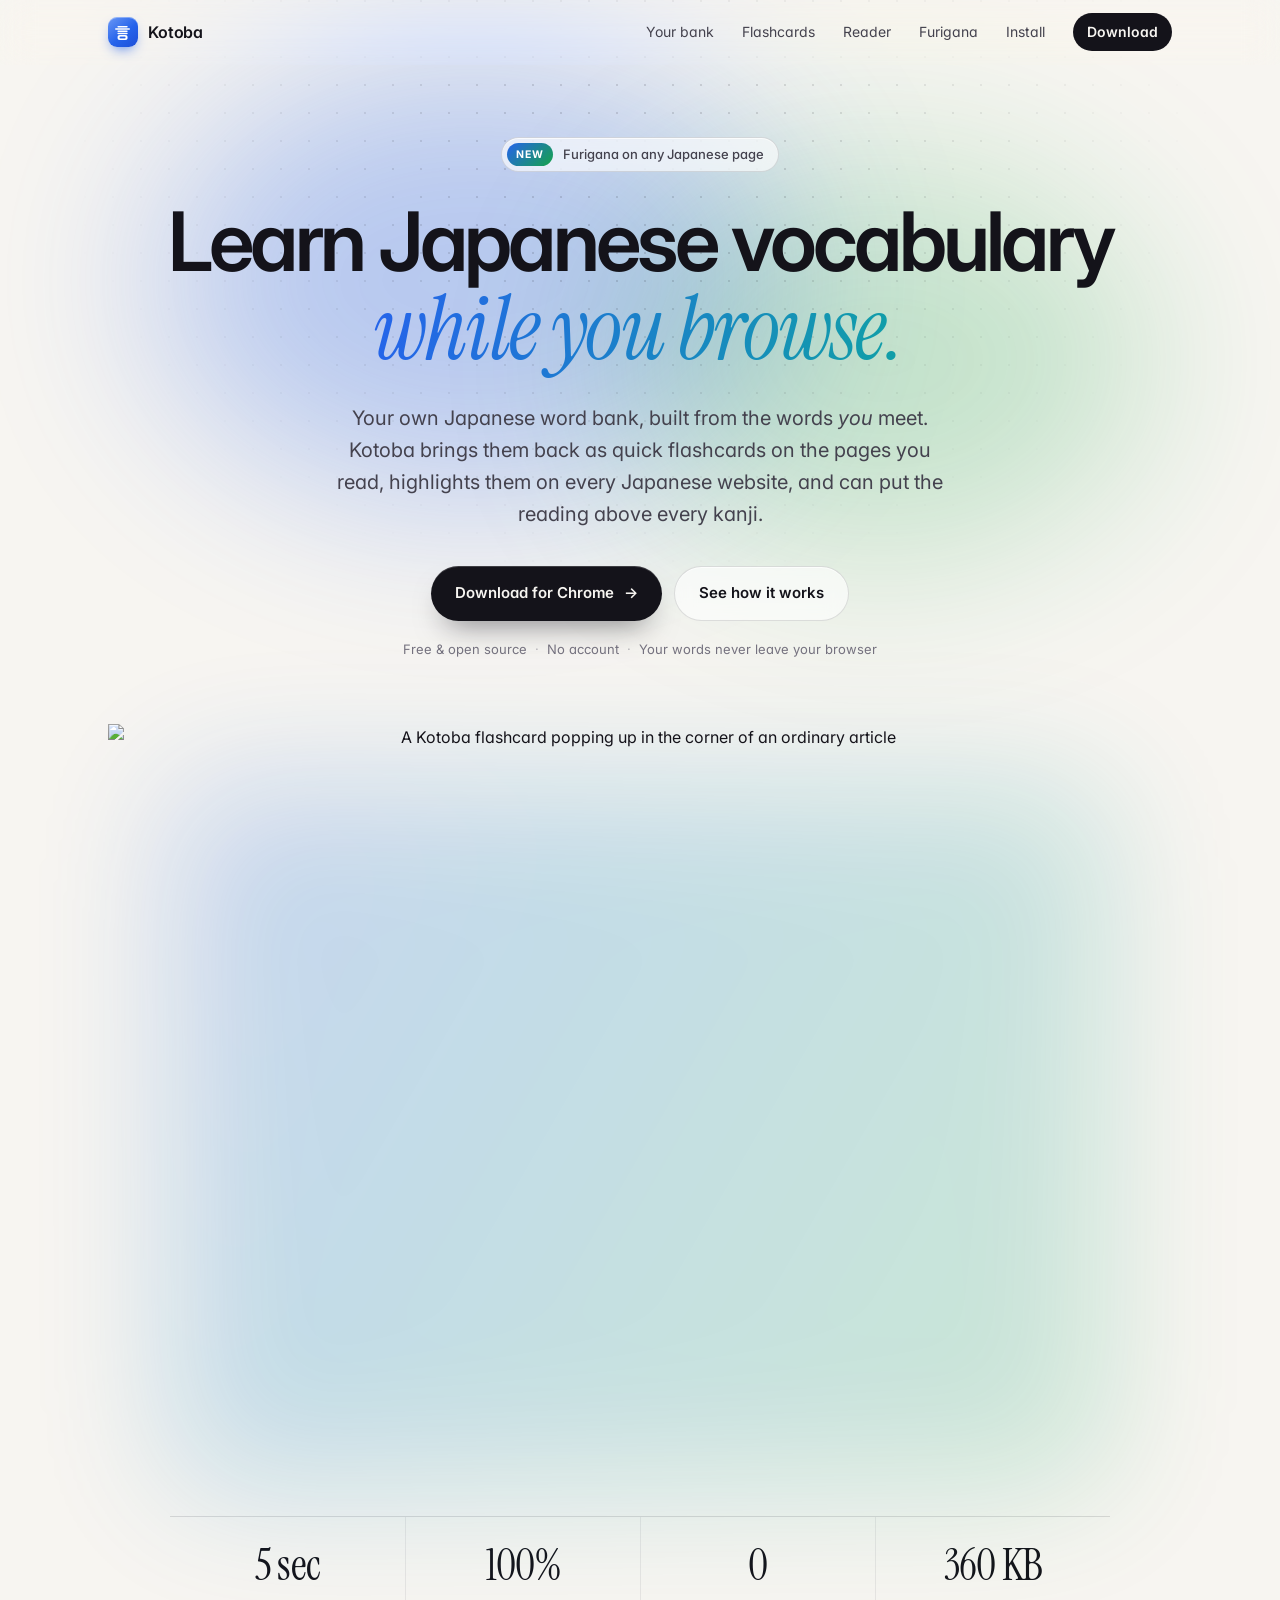
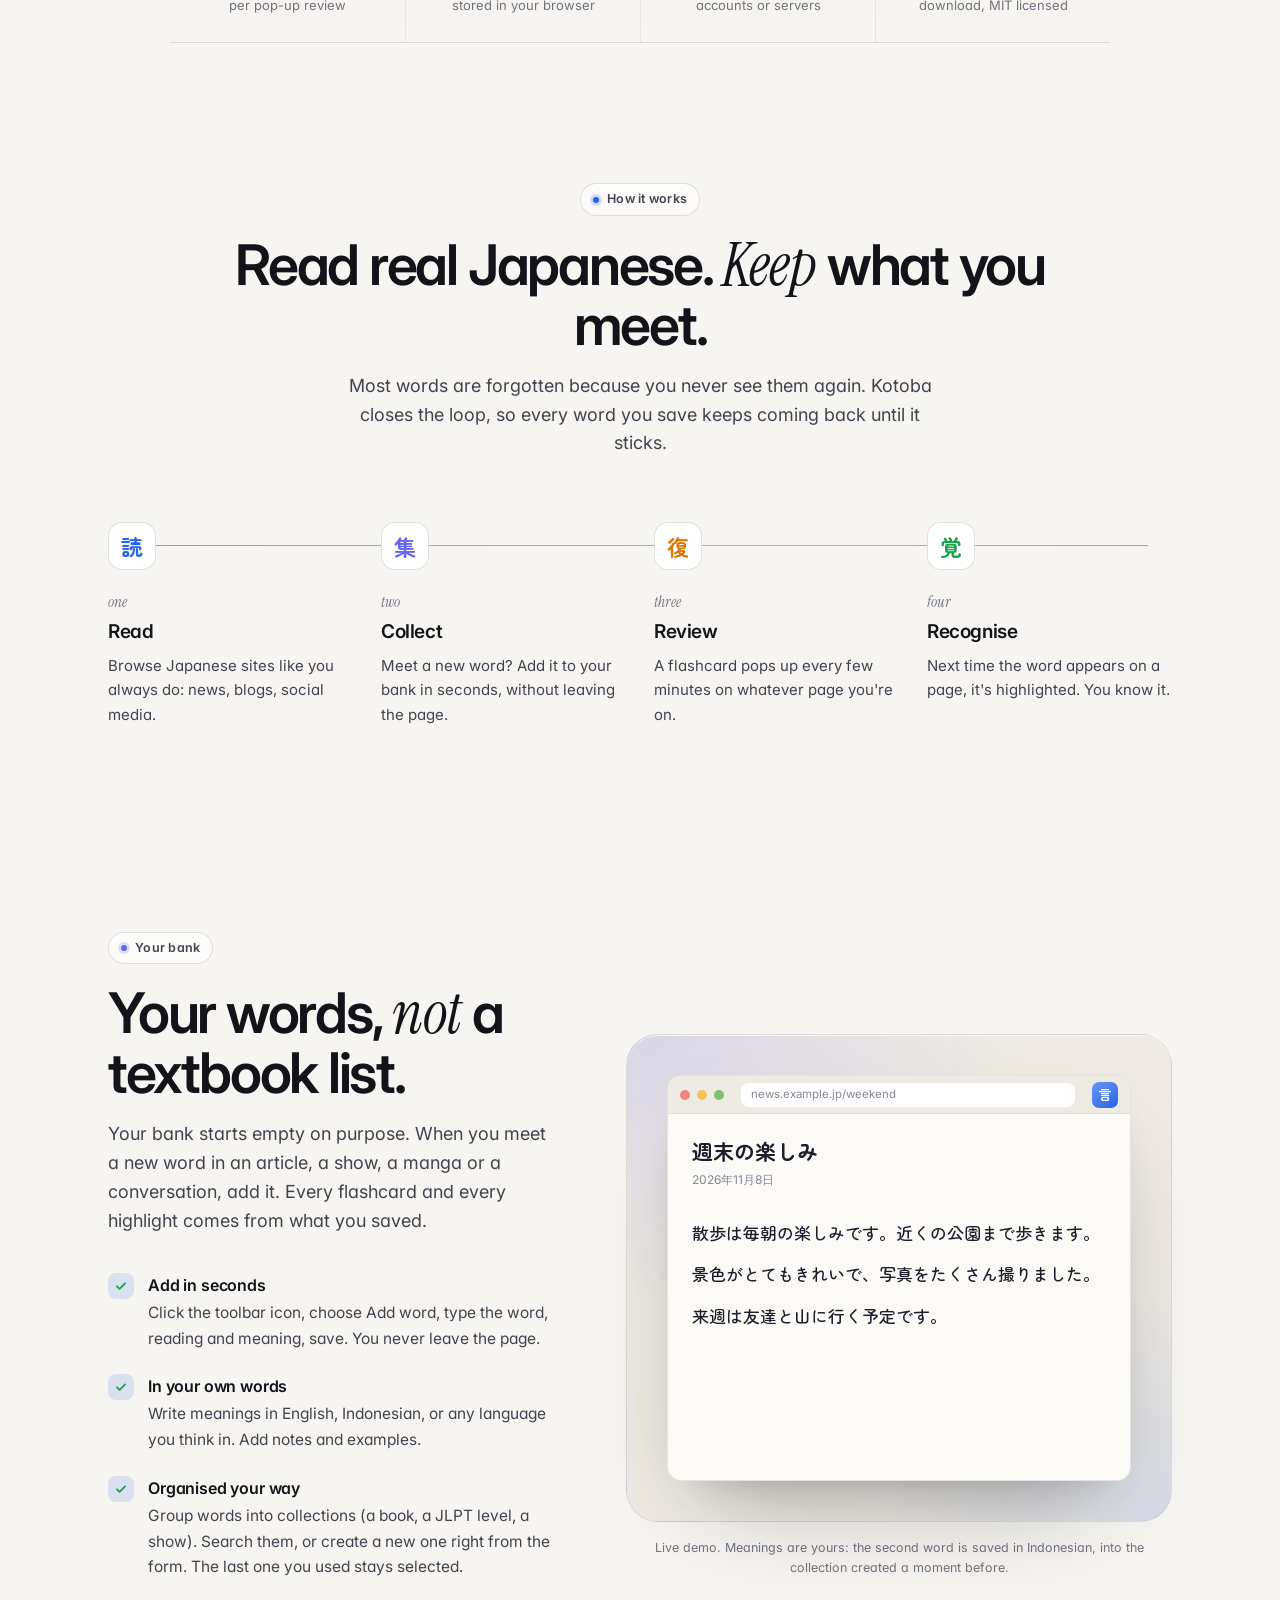
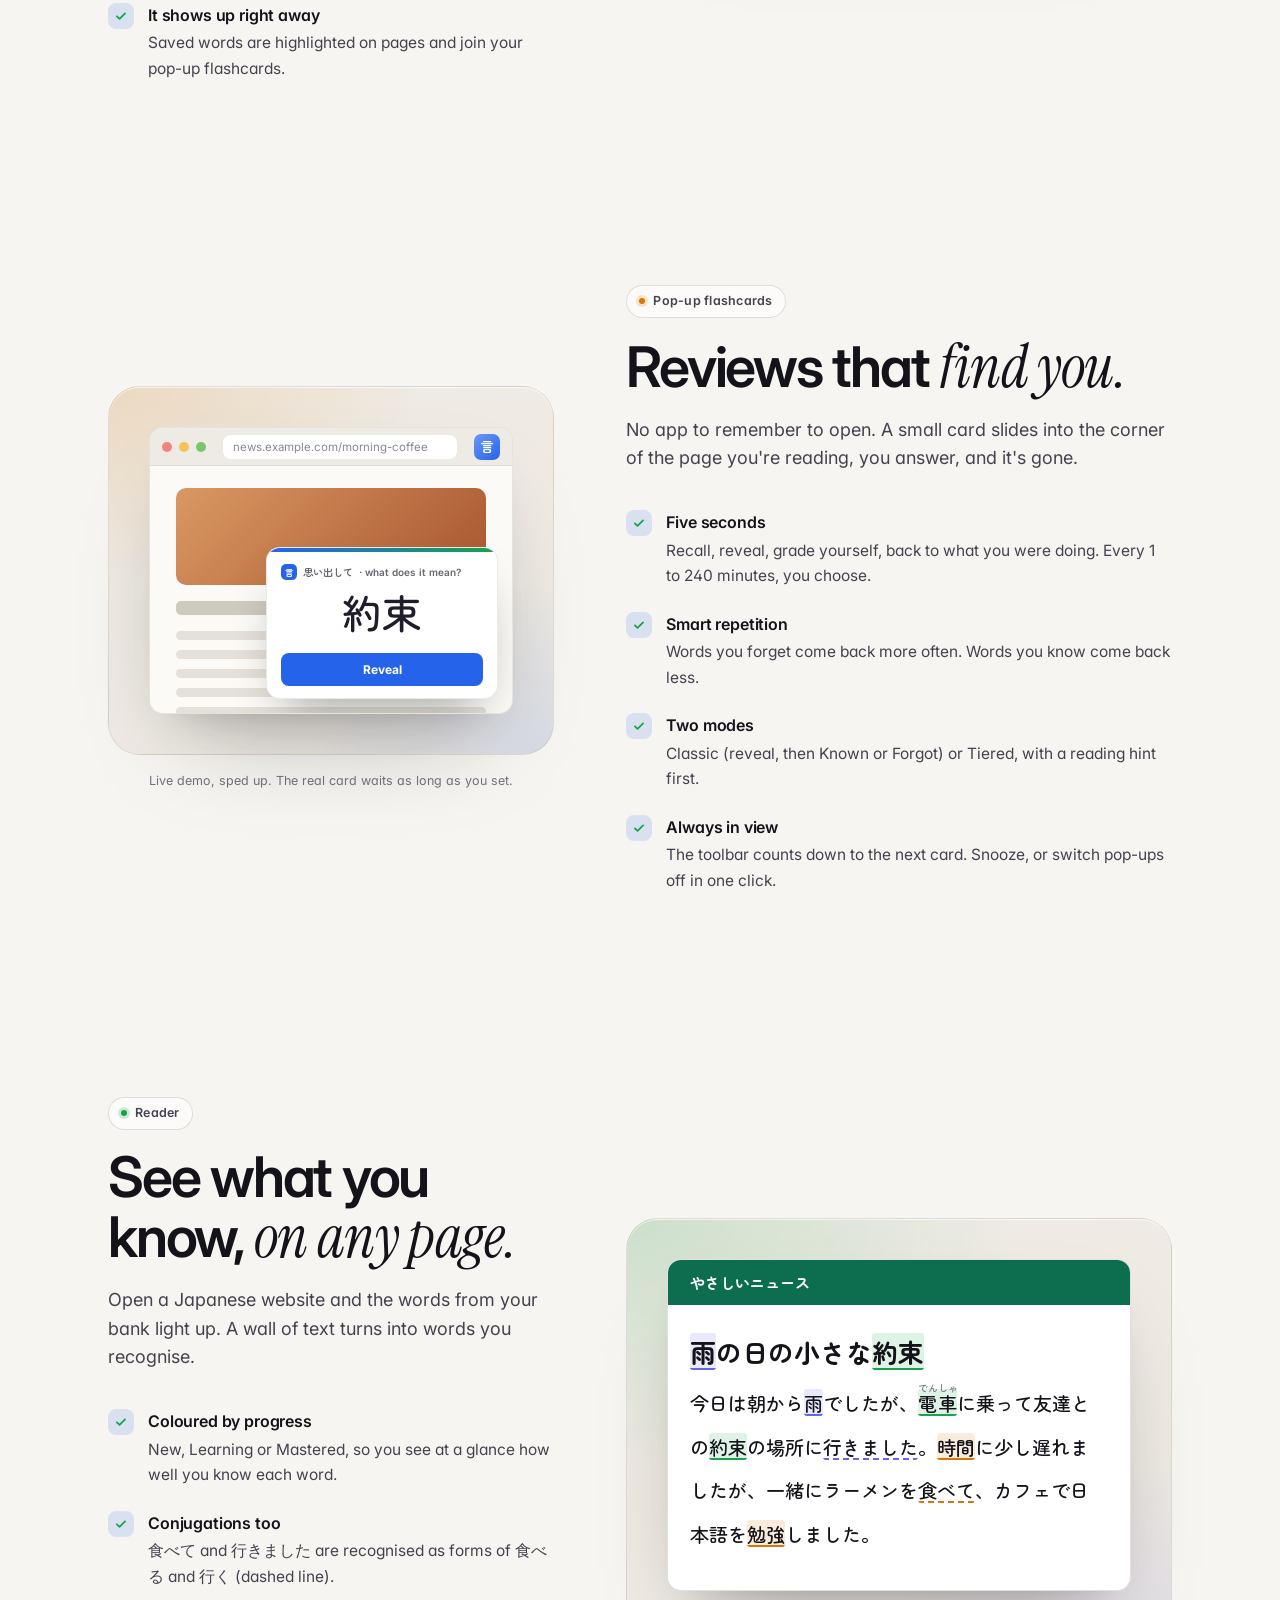
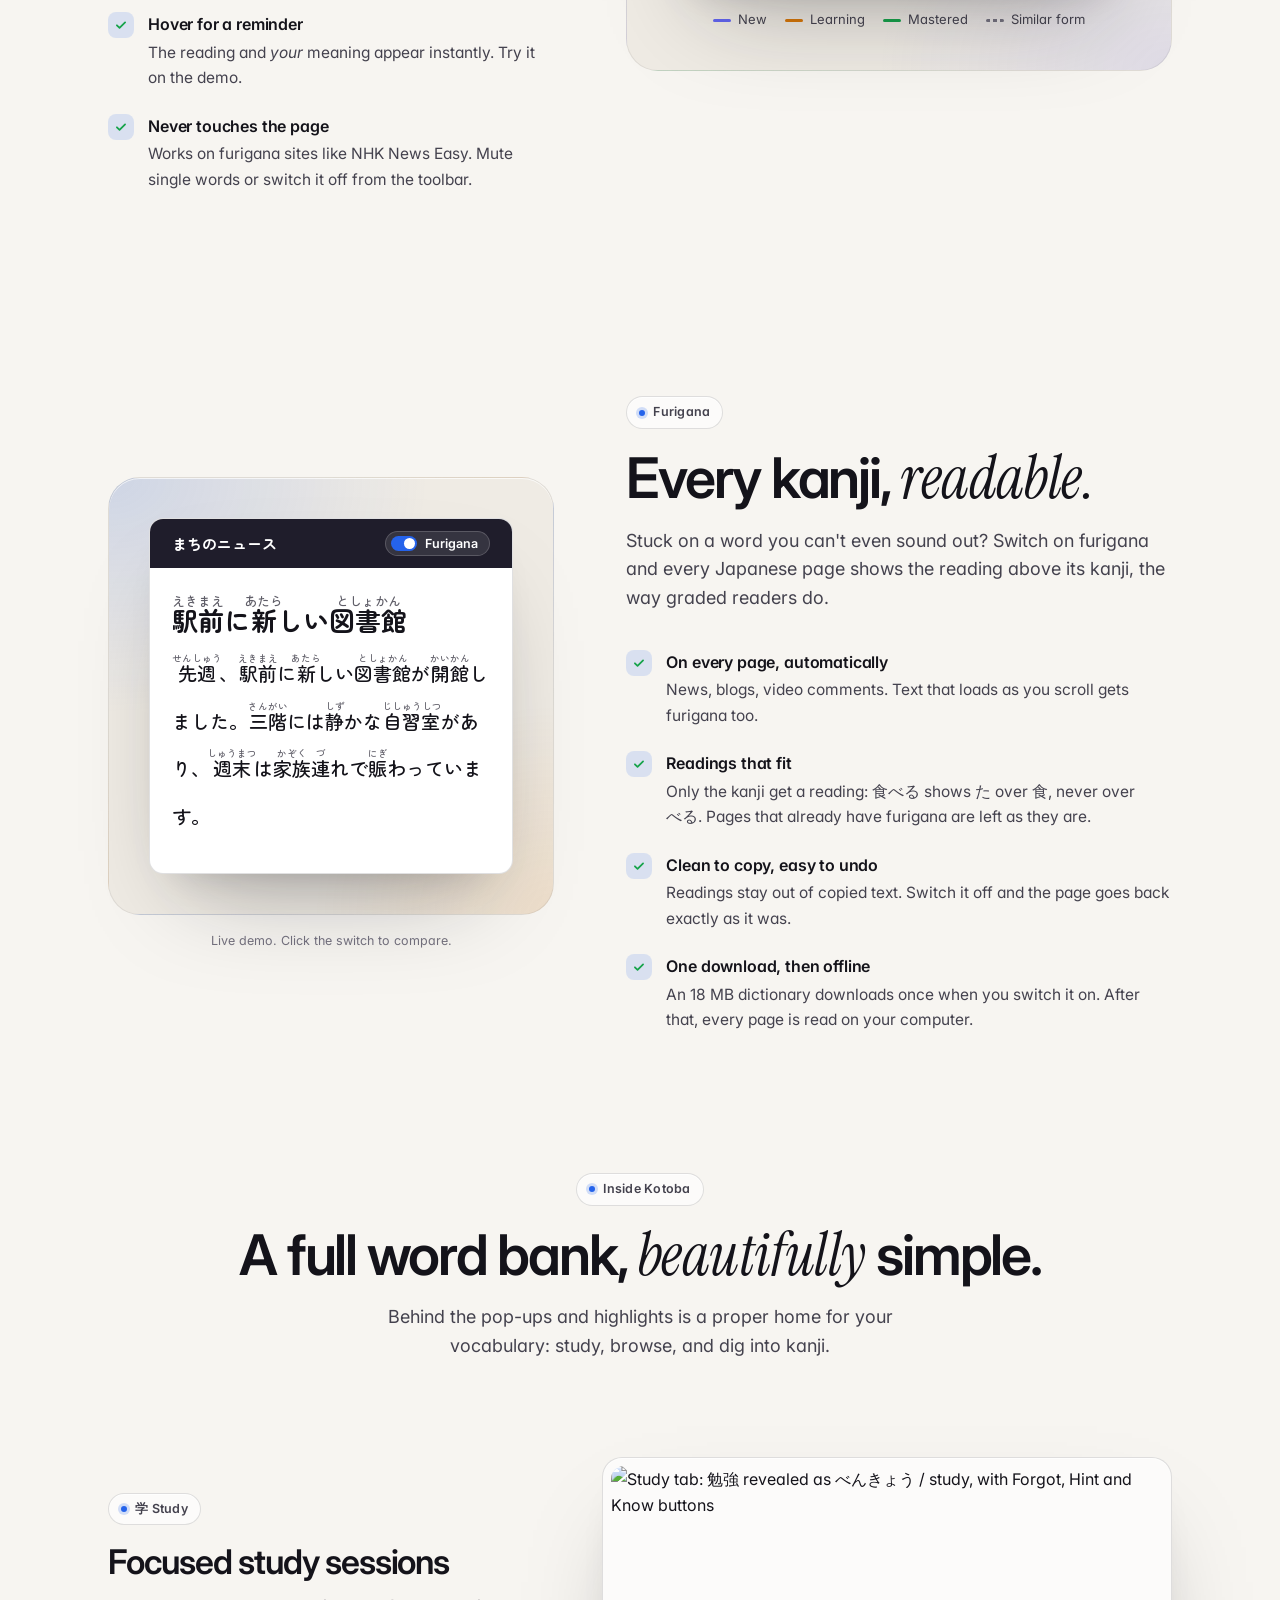
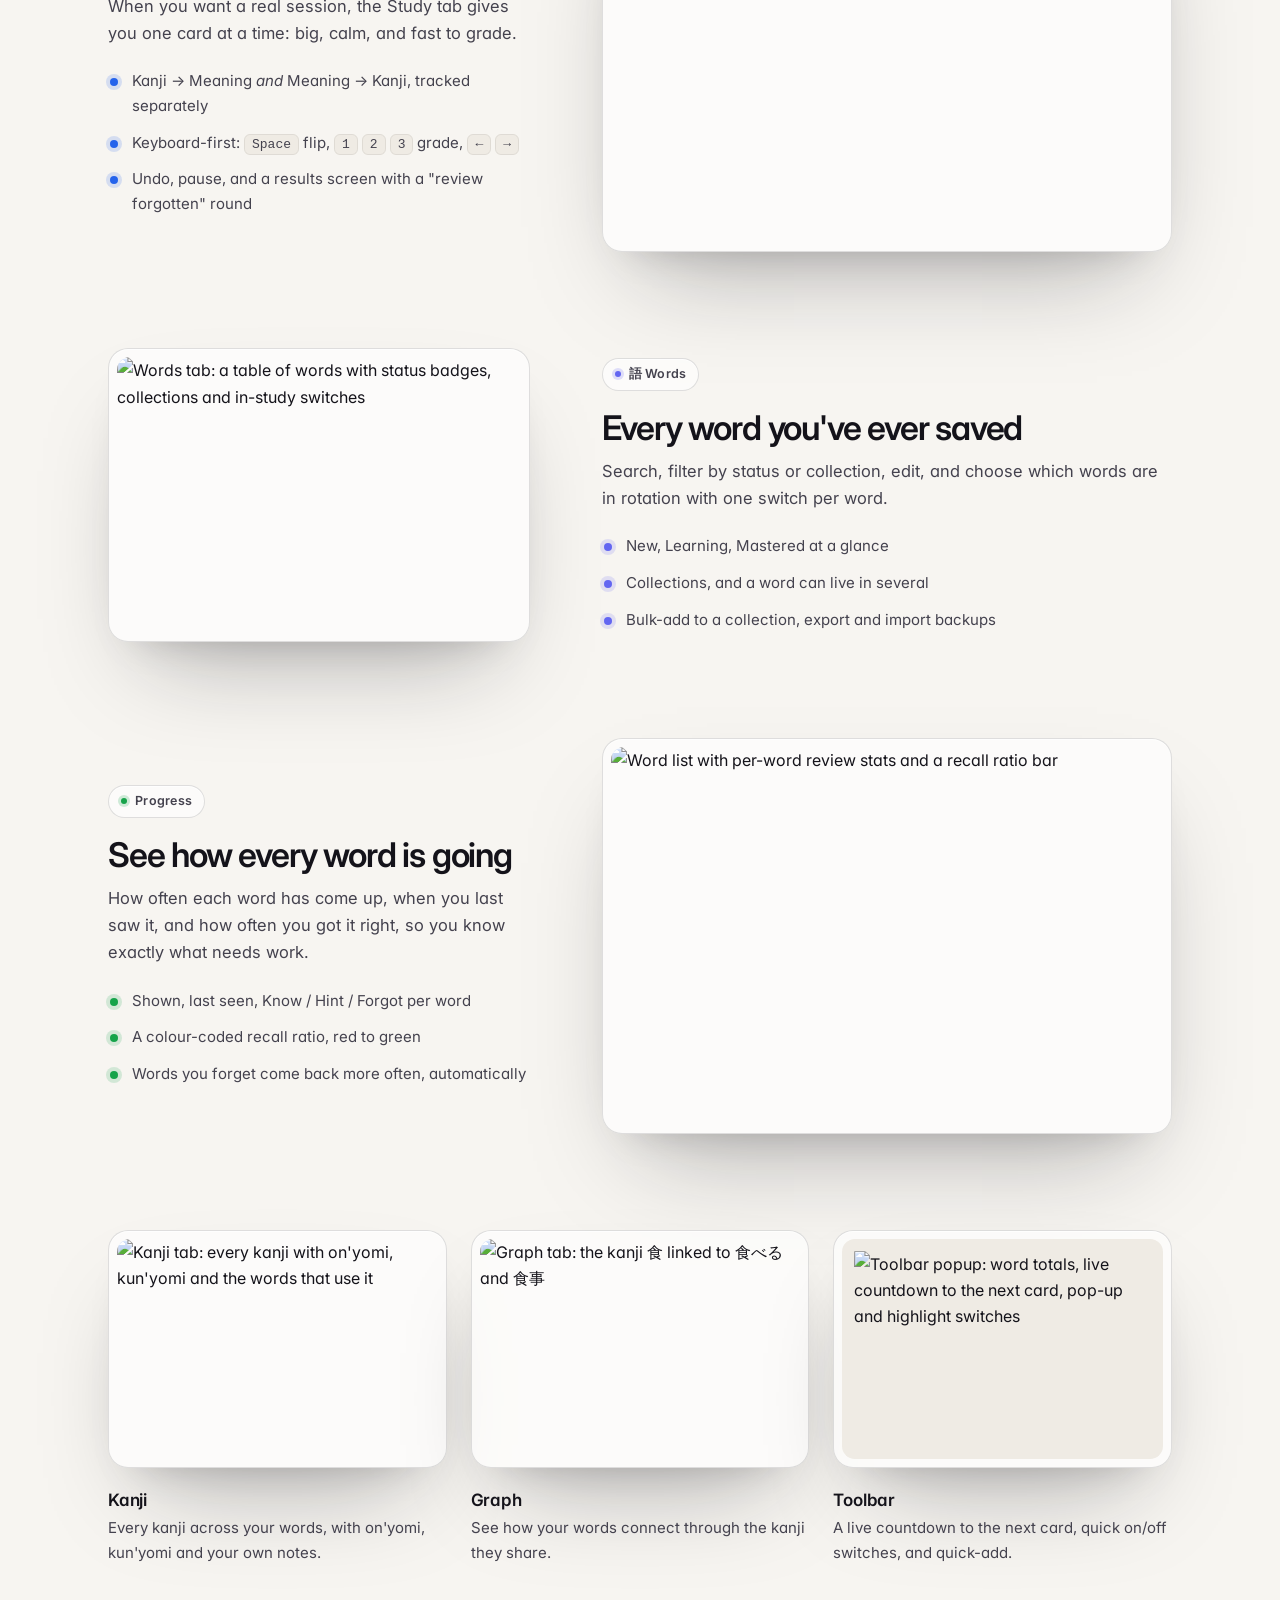
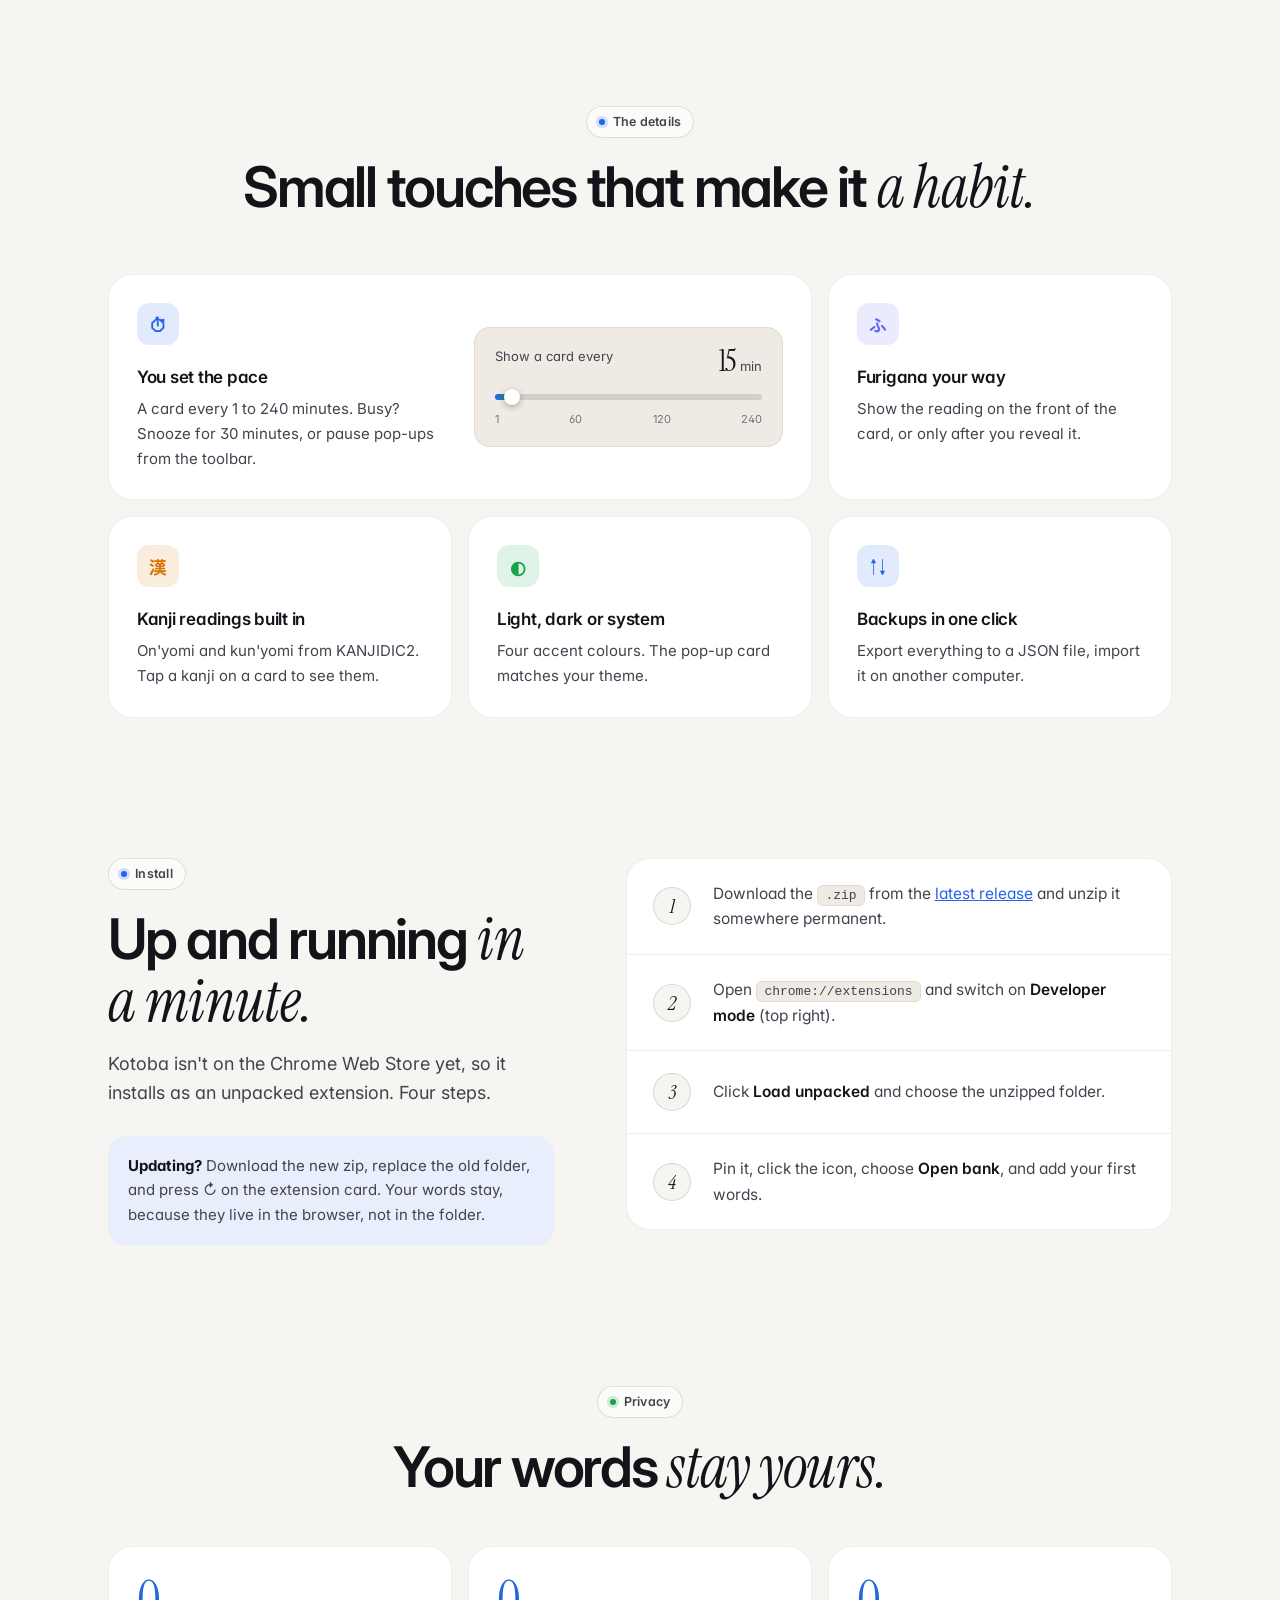
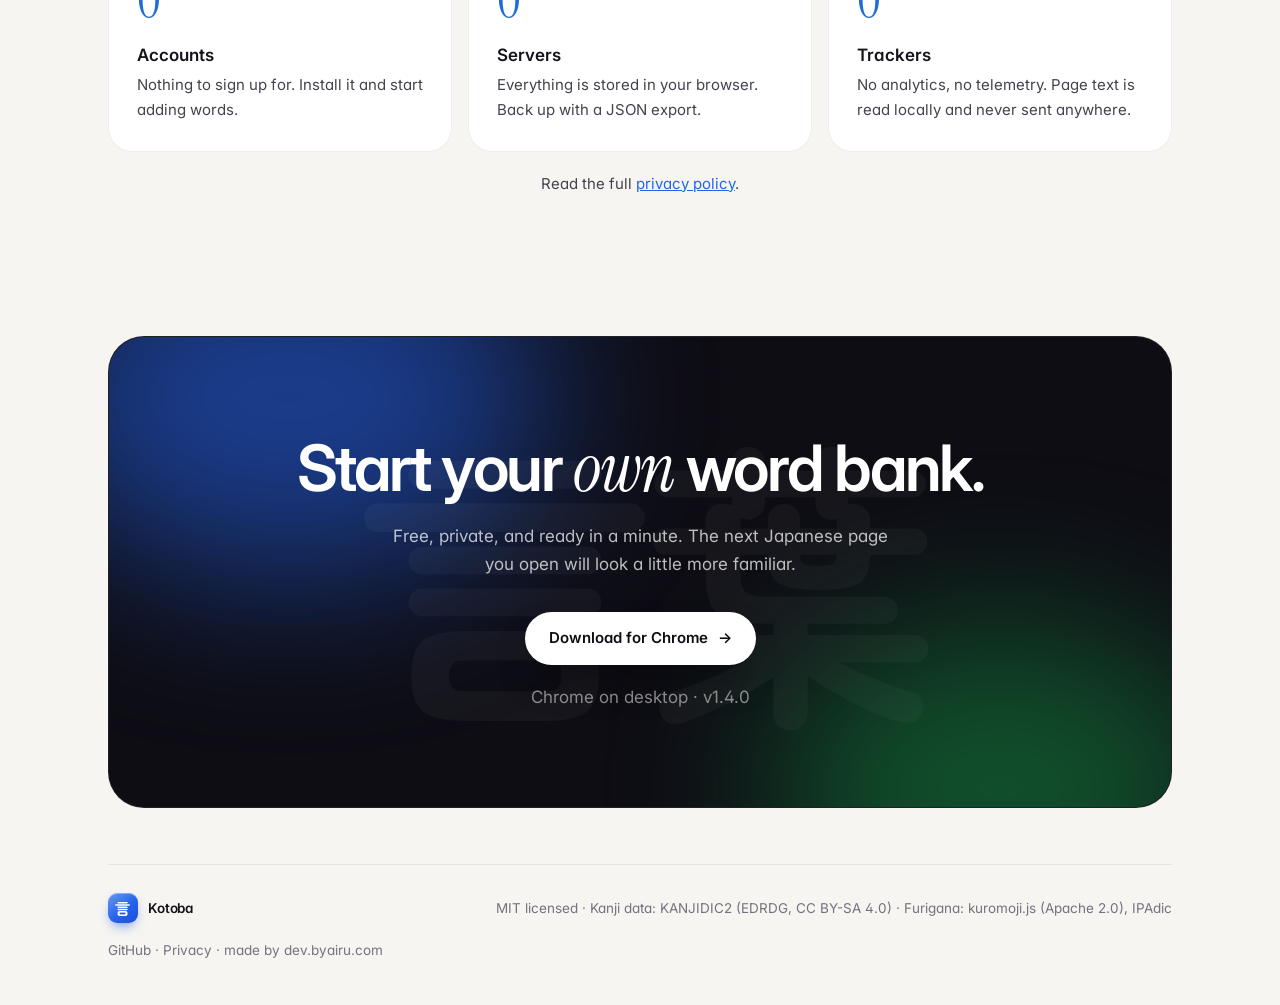
==== commit 86593212: "Merge feature/furigana: furigana on pages (v1.4.0)" ====
--- a/docs/index.html
+++ b/docs/index.html
@@ -483,7 +483,7 @@
       <div class="reveal"><b>5 sec</b><span>per pop-up review</span></div>
       <div class="reveal" style="--d:.08s"><b>100%</b><span>stored in your browser</span></div>
       <div class="reveal" style="--d:.16s"><b>0</b><span>accounts or servers</span></div>
-      <div class="reveal" style="--d:.24s"><b>280 KB</b><span>download, MIT licensed</span></div>
+      <div class="reveal" style="--d:.24s"><b>360 KB</b><span>download, MIT licensed</span></div>
     </div>
 
     <!-- How it works -->
